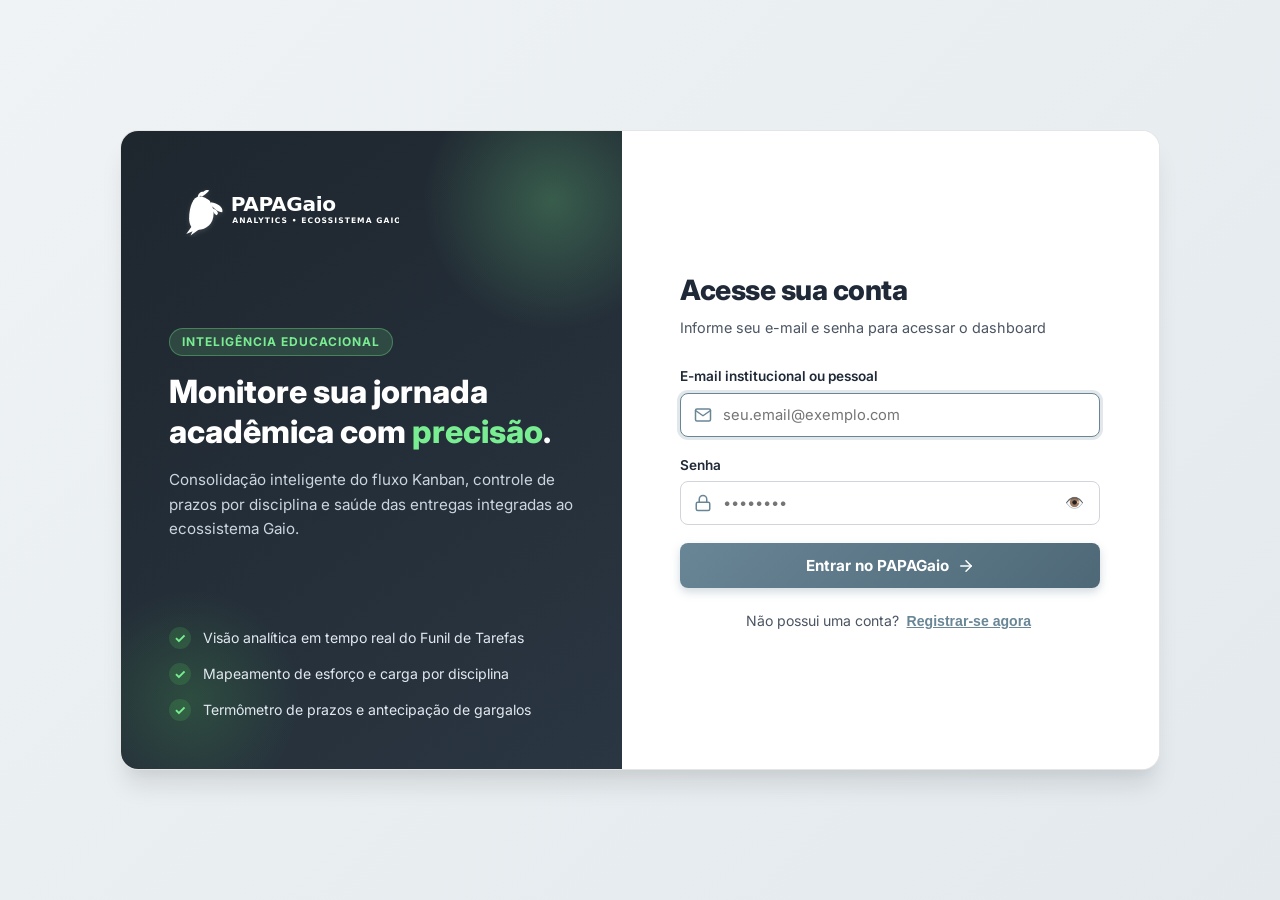
==== index.html @ 58a031bf "Primeiro Commit" ====
<!DOCTYPE html>
<html lang="pt-BR">
<head>
  <meta charset="UTF-8">
  <meta name="viewport" content="width=device-width, initial-scale=1.0">
  <title>PAPAGaio 🦜 | Autenticação</title>
  
  <!-- Favicon -->
  <link rel="icon" type="image/svg+xml" href="assets/favicon.svg">
  
  <!-- Fonte Inter -->
  <link rel="preconnect" href="https://fonts.googleapis.com">
  <link rel="preconnect" href="https://fonts.gstatic.com" crossorigin>
  <link href="https://fonts.googleapis.com/css2?family=Inter:wght@400;500;600;700;800&display=swap" rel="stylesheet">
  
  <!-- Estilos Globais -->
  <link rel="stylesheet" href="css/style.css">
</head>
<body class="auth-page">

  <!-- Container de Toasts para Alertas e Código de Verificação -->
  <div id="toastContainer" class="toast-container" aria-live="polite"></div>

  <!-- Container Principal Centralizado -->
  <main class="auth-wrapper" role="main">
    
    <!-- Banner de Apresentação / Marca (Desktop e Tablet) -->
    <aside class="auth-banner" aria-label="Apresentação Institucional">
      <div class="banner-header">
        <img src="assets/logo.svg" alt="Logotipo do PAPAGaio" class="banner-logo">
      </div>

      <div class="banner-content">
        <span class="banner-tag">Inteligência Educacional</span>
        <h1 class="banner-title">Monitore sua jornada acadêmica com <span>precisão</span>.</h1>
        <p class="banner-desc">
          Consolidação inteligente do fluxo Kanban, controle de prazos por disciplina e saúde das entregas integradas ao ecossistema Gaio.
        </p>
      </div>

      <div class="banner-features">
        <div class="banner-feature-item">
          <span class="feature-check">✓</span>
          <span>Visão analítica em tempo real do Funil de Tarefas</span>
        </div>
        <div class="banner-feature-item">
          <span class="feature-check">✓</span>
          <span>Mapeamento de esforço e carga por disciplina</span>
        </div>
        <div class="banner-feature-item">
          <span class="feature-check">✓</span>
          <span>Termômetro de prazos e antecipação de gargalos</span>
        </div>
      </div>
    </aside>

    <!-- Área Interativa de Formulários (Login / Registro / Verificação) -->
    <section class="auth-forms-container" aria-label="Área de Autenticação">
      
      <!-- ==========================================
           FORMULÁRIO DE LOGIN (Padrão inicial)
           ========================================== -->
      <article id="loginCard" class="auth-form-card active" aria-labelledby="loginTitle">
        <div class="auth-form-header">
          <h2 id="loginTitle" class="auth-title">Acesse sua conta</h2>
          <p class="auth-subtitle">Informe seu e-mail e senha para acessar o dashboard</p>
        </div>

        <form id="loginForm" novalidate>
          <!-- Campo E-mail -->
          <div class="form-group">
            <label for="loginEmail" class="form-label">E-mail institucional ou pessoal</label>
            <div class="input-wrapper">
              <span class="input-icon" aria-hidden="true">
                <svg width="18" height="18" viewBox="0 0 24 24" fill="none" stroke="currentColor" stroke-width="2" stroke-linecap="round" stroke-linejoin="round">
                  <path d="M4 4h16c1.1 0 2 .9 2 2v12c0 1.1-.9 2-2 2H4c-1.1 0-2-.9-2-2V6c0-1.1.9-2 2-2z"></path>
                  <polyline points="22,6 12,13 2,6"></polyline>
                </svg>
              </span>
              <input 
                type="email" 
                id="loginEmail" 
                name="email" 
                class="form-input" 
                placeholder="seu.email@exemplo.com"
                required
                autocomplete="email"
              >
            </div>
            <span class="form-error-msg" id="loginEmailError"></span>
          </div>

          <!-- Campo Senha -->
          <div class="form-group">
            <label for="loginPassword" class="form-label">Senha</label>
            <div class="input-wrapper">
              <span class="input-icon" aria-hidden="true">
                <svg width="18" height="18" viewBox="0 0 24 24" fill="none" stroke="currentColor" stroke-width="2" stroke-linecap="round" stroke-linejoin="round">
                  <rect x="3" y="11" width="18" height="11" rx="2" ry="2"></rect>
                  <path d="M7 11V7a5 5 0 0 1 10 0v4"></path>
                </svg>
              </span>
              <input 
                type="password" 
                id="loginPassword" 
                name="password" 
                class="form-input" 
                placeholder="••••••••" 
                required
                autocomplete="current-password"
              >
              <button type="button" class="input-toggle-password" data-target="loginPassword" aria-label="Mostrar ou ocultar senha">
                👁️
              </button>
            </div>
            <span class="form-error-msg" id="loginPasswordError"></span>
          </div>

          <!-- Botão de Ação -->
          <button type="submit" id="btnLoginSubmit" class="btn btn-primary">
            <span>Entrar no PAPAGaio</span>
            <svg width="18" height="18" viewBox="0 0 24 24" fill="none" stroke="currentColor" stroke-width="2" stroke-linecap="round" stroke-linejoin="round">
              <line x1="5" y1="12" x2="19" y2="12"></line>
              <polyline points="12 5 19 12 12 19"></polyline>
            </svg>
          </button>
        </form>

        <!-- Alternância em 1 Clique para Registro -->
        <p class="auth-switch-text">
          Não possui uma conta? 
          <button type="button" id="btnGoToRegister" class="btn-link-switch">Registrar-se agora</button>
        </p>
      </article>

      <!-- ==========================================
           FORMULÁRIO DE REGISTRO
           ========================================== -->
      <article id="registerCard" class="auth-form-card hidden" aria-labelledby="registerTitle">
        <div class="auth-form-header">
          <h2 id="registerTitle" class="auth-title">Crie sua conta</h2>
          <p class="auth-subtitle">Preencha seus dados para iniciar no PAPAGaio</p>
        </div>

        <form id="registerForm" novalidate>
          <!-- Campo Nome (Apenas letras minúsculas e maiúsculas) -->
          <div class="form-group">
            <label for="registerName" class="form-label">Nome Completo</label>
            <div class="input-wrapper">
              <span class="input-icon" aria-hidden="true">
                <svg width="18" height="18" viewBox="0 0 24 24" fill="none" stroke="currentColor" stroke-width="2" stroke-linecap="round" stroke-linejoin="round">
                  <path d="M20 21v-2a4 4 0 0 0-4-4H8a4 4 0 0 0-4 4v2"></path>
                  <circle cx="12" cy="7" r="4"></circle>
                </svg>
              </span>
              <input 
                type="text" 
                id="registerName" 
                name="name" 
                class="form-input" 
                placeholder="Ex: Ana Clara Silva"
                required
                autocomplete="name"
              >
            </div>
            <span class="form-error-msg" id="registerNameError"></span>
          </div>

          <!-- Campo E-mail -->
          <div class="form-group">
            <label for="registerEmail" class="form-label">E-mail</label>
            <div class="input-wrapper">
              <span class="input-icon" aria-hidden="true">
                <svg width="18" height="18" viewBox="0 0 24 24" fill="none" stroke="currentColor" stroke-width="2" stroke-linecap="round" stroke-linejoin="round">
                  <path d="M4 4h16c1.1 0 2 .9 2 2v12c0 1.1-.9 2-2 2H4c-1.1 0-2-.9-2-2V6c0-1.1.9-2 2-2z"></path>
                  <polyline points="22,6 12,13 2,6"></polyline>
                </svg>
              </span>
              <input 
                type="email" 
                id="registerEmail" 
                name="email" 
                class="form-input" 
                placeholder="seu.email@exemplo.com"
                required
                autocomplete="email"
              >
            </div>
            <span class="form-error-msg" id="registerEmailError"></span>
          </div>

          <!-- Campo Senha -->
          <div class="form-group">
            <label for="registerPassword" class="form-label">Senha</label>
            <div class="input-wrapper">
              <span class="input-icon" aria-hidden="true">
                <svg width="18" height="18" viewBox="0 0 24 24" fill="none" stroke="currentColor" stroke-width="2" stroke-linecap="round" stroke-linejoin="round">
                  <rect x="3" y="11" width="18" height="11" rx="2" ry="2"></rect>
                  <path d="M7 11V7a5 5 0 0 1 10 0v4"></path>
                </svg>
              </span>
              <input 
                type="password" 
                id="registerPassword" 
                name="password" 
                class="form-input" 
                placeholder="Mínimo 6 caracteres" 
                required
                autocomplete="new-password"
              >
              <button type="button" class="input-toggle-password" data-target="registerPassword" aria-label="Mostrar ou ocultar senha">
                👁️
              </button>
            </div>
            <span class="form-error-msg" id="registerPasswordError"></span>
          </div>

          <!-- Campo Confirmar Senha -->
          <div class="form-group">
            <label for="registerConfirmPassword" class="form-label">Confirmar Senha</label>
            <div class="input-wrapper">
              <span class="input-icon" aria-hidden="true">
                <svg width="18" height="18" viewBox="0 0 24 24" fill="none" stroke="currentColor" stroke-width="2" stroke-linecap="round" stroke-linejoin="round">
                  <path d="M12 22s8-4 8-10V5l-8-3-8 3v7c0 6 8 10 8 10z"></path>
                </svg>
              </span>
              <input 
                type="password" 
                id="registerConfirmPassword" 
                name="confirmPassword" 
                class="form-input" 
                placeholder="Repita sua senha" 
                required
                autocomplete="new-password"
              >
              <button type="button" class="input-toggle-password" data-target="registerConfirmPassword" aria-label="Mostrar ou ocultar senha">
                👁️
              </button>
            </div>
            <span class="form-error-msg" id="registerConfirmPasswordError"></span>
          </div>

          <!-- Botão de Ação -->
          <button type="submit" id="btnRegisterSubmit" class="btn btn-success">
            <span>Avançar para Verificação</span>
            <svg width="18" height="18" viewBox="0 0 24 24" fill="none" stroke="currentColor" stroke-width="2" stroke-linecap="round" stroke-linejoin="round">
              <line x1="5" y1="12" x2="19" y2="12"></line>
              <polyline points="12 5 19 12 12 19"></polyline>
            </svg>
          </button>
        </form>

        <!-- Alternância em 1 Clique para Login -->
        <p class="auth-switch-text">
          Já possui cadastro? 
          <button type="button" id="btnGoToLogin" class="btn-link-switch">Fazer Login</button>
        </p>
      </article>

      <!-- ==========================================
           ETAPA DE VERIFICAÇÃO DE E-MAIL
           ========================================== -->
      <article id="verificationCard" class="auth-form-card hidden" aria-labelledby="verificationTitle">
        <div class="auth-form-header" style="text-align: center;">
          <div style="font-size: 2.5rem; margin-bottom: 8px;">📬</div>
          <h2 id="verificationTitle" class="auth-title">Confirme seu E-mail</h2>
          <p class="auth-subtitle">
            Enviamos um código de 6 dígitos para <strong id="verificationEmailTarget" style="color: var(--slate-blue);"></strong>.
          </p>
        </div>

        <form id="verificationForm" novalidate>
          <div class="form-group" style="text-align: center;">
            <label for="verificationCode" class="form-label">Digite o código de verificação recebido</label>
            <div class="code-input-container">
              <input 
                type="text" 
                id="verificationCode" 
                name="code" 
                class="form-input verification-input" 
                placeholder="000000" 
                maxlength="6"
                inputmode="numeric"
                autocomplete="one-time-code"
                required
              >
            </div>
            <span class="form-error-msg" id="verificationCodeError" style="justify-content: center;"></span>
          </div>

          <button type="submit" id="btnConfirmCode" class="btn btn-success" style="margin-top: 10px;">
            <span>Confirmar e Cadastrar</span>
            <svg width="18" height="18" viewBox="0 0 24 24" fill="none" stroke="currentColor" stroke-width="2" stroke-linecap="round" stroke-linejoin="round">
              <polyline points="20 6 9 17 4 12"></polyline>
            </svg>
          </button>

          <button type="button" id="btnResendCode" class="btn btn-secondary" style="margin-top: 10px;">
            <span>Reenviar Código por E-mail</span>
          </button>
        </form>

        <p class="auth-switch-text">
          Digitou o e-mail errado? 
          <button type="button" id="btnBackToRegister" class="btn-link-switch">Voltar ao cadastro</button>
        </p>
      </article>

    </section>
  </main>

  <!-- Script Dedicado de Autenticação -->
  <script src="js/auth.js"></script>
</body>
</html>
---- css/style.css ----
/* ==========================================================================
   PAPAGaio 🦜 - Folha de Estilos Unificada (Design System - Paleta Ardósia)
   Cores: #BEBEBE | #79ED91 | #698696 | #4DBE55 | #71776D
   ========================================================================== */

:root {
  /* Paleta Ardósia */
  --slate-light: #BEBEBE;
  --green-vibrant: #79ED91;
  --slate-blue: #698696;
  --green-medium: #4DBE55;
  --slate-moss: #71776D;

  /* Variações de Superfície e Fundo */
  --bg-main: #F4F6F8;
  --bg-card: #FFFFFF;
  --bg-card-subtle: #F9FAFB;
  --bg-sidebar: #1E242B;
  
  /* Tipografia e Textos */
  --text-primary: #1F2937;
  --text-secondary: #4B5563;
  --text-muted: #71776D;
  --text-inverse: #FFFFFF;

  /* Estados de Validação e Kanban */
  --status-todo: #EF4444;       /* Vermelho - A Fazer */
  --status-doing: #F59E0B;      /* Amarelo - Em Andamento */
  --status-done: #4DBE55;       /* Verde Ardósia - Concluídas */
  --status-info: #698696;       /* Azul Ardósia */
  --border-color: #E2E8F0;
  --border-focus: #4DBE55;

  /* Sombras e Bordas */
  --shadow-sm: 0 1px 2px 0 rgba(0, 0, 0, 0.05);
  --shadow-md: 0 4px 6px -1px rgba(0, 0, 0, 0.08), 0 2px 4px -1px rgba(0, 0, 0, 0.04);
  --shadow-lg: 0 10px 15px -3px rgba(0, 0, 0, 0.09), 0 4px 6px -2px rgba(0, 0, 0, 0.04);
  --shadow-xl: 0 20px 25px -5px rgba(0, 0, 0, 0.1), 0 10px 10px -5px rgba(0, 0, 0, 0.03);

  --radius-sm: 8px;
  --radius-md: 12px;
  --radius-lg: 18px;
  --radius-full: 9999px;

  /* Transições */
  --transition-fast: 0.2s cubic-bezier(0.4, 0, 0.2, 1);
  --transition-normal: 0.3s cubic-bezier(0.4, 0, 0.2, 1);
}

/* Reset Global */
*, *::before, *::after {
  box-sizing: border-box;
  margin: 0;
  padding: 0;
}

html {
  font-size: 16px;
  scroll-behavior: smooth;
}

body {
  font-family: 'Inter', -apple-system, BlinkMacSystemFont, "Segoe UI", Roboto, Helvetica, Arial, sans-serif;
  background-color: var(--bg-main);
  color: var(--text-primary);
  line-height: 1.5;
  min-height: 100vh;
  display: flex;
  flex-direction: column;
  -webkit-font-smoothing: antialiased;
}

/* ==========================================================================
   TOAST NOTIFICATION (Simulação de E-mail e Mensagens)
   ========================================================================== */
.toast-container {
  position: fixed;
  top: 24px;
  right: 24px;
  z-index: 9999;
  display: flex;
  flex-direction: column;
  gap: 12px;
  max-width: 420px;
  width: calc(100% - 48px);
  pointer-events: none;
}

.toast {
  pointer-events: auto;
  background: var(--bg-card);
  border-left: 6px solid var(--slate-blue);
  box-shadow: var(--shadow-xl);
  border-radius: var(--radius-md);
  padding: 16px 20px;
  display: flex;
  align-items: flex-start;
  gap: 14px;
  transform: translateX(120%);
  opacity: 0;
  transition: all var(--transition-normal);
  border: 1px solid rgba(0,0,0,0.06);
}

.toast.show {
  transform: translateX(0);
  opacity: 1;
}

.toast.toast-success {
  border-left-color: var(--green-medium);
}

.toast.toast-warning {
  border-left-color: var(--status-doing);
}

.toast.toast-error {
  border-left-color: var(--status-todo);
}

.toast-icon {
  font-size: 1.4rem;
  line-height: 1;
  flex-shrink: 0;
  margin-top: 2px;
}

.toast-content {
  flex: 1;
}

.toast-title {
  font-size: 0.95rem;
  font-weight: 700;
  color: var(--text-primary);
  margin-bottom: 2px;
}

.toast-message {
  font-size: 0.85rem;
  color: var(--text-secondary);
  word-break: break-word;
}

.toast-code-badge {
  display: inline-block;
  background: #E8F8EC;
  color: #1F7A2A;
  border: 1px dashed var(--green-medium);
  font-size: 1.15rem;
  font-weight: 800;
  letter-spacing: 3px;
  padding: 4px 10px;
  border-radius: var(--radius-sm);
  margin-top: 6px;
  user-select: all;
}

.toast-close {
  background: none;
  border: none;
  color: var(--text-muted);
  font-size: 1.2rem;
  cursor: pointer;
  padding: 0 4px;
  line-height: 1;
  transition: color var(--transition-fast);
}

.toast-close:hover {
  color: var(--text-primary);
}

/* ==========================================================================
   TELA DE AUTENTICAÇÃO (index.html)
   ========================================================================== */
.auth-page {
  display: flex;
  min-height: 100vh;
  width: 100%;
  background: linear-gradient(135deg, #EFF3F5 0%, #E3E9ED 100%);
  align-items: center;
  justify-content: center;
  padding: 20px;
}

.auth-wrapper {
  display: flex;
  background: var(--bg-card);
  border-radius: var(--radius-lg);
  box-shadow: var(--shadow-xl);
  overflow: hidden;
  width: 100%;
  max-width: 1040px;
  min-height: 640px;
  border: 1px solid rgba(190, 190, 190, 0.4);
}

/* Lado Visual / Apresentação Institucional */
.auth-banner {
  flex: 1.1;
  background: linear-gradient(145deg, #1E262E 0%, #2A3642 100%);
  padding: 48px;
  color: var(--text-inverse);
  display: flex;
  flex-direction: column;
  justify-content: space-between;
  position: relative;
  overflow: hidden;
}

.auth-banner::before {
  content: '';
  position: absolute;
  top: -60px;
  right: -60px;
  width: 260px;
  height: 260px;
  background: radial-gradient(circle, rgba(121, 237, 145, 0.25) 0%, rgba(105, 134, 150, 0) 70%);
  border-radius: 50%;
  pointer-events: none;
}

.auth-banner::after {
  content: '';
  position: absolute;
  bottom: -40px;
  left: -40px;
  width: 220px;
  height: 220px;
  background: radial-gradient(circle, rgba(77, 190, 85, 0.2) 0%, rgba(113, 119, 109, 0) 70%);
  border-radius: 50%;
  pointer-events: none;
}

.banner-header .banner-logo {
  max-width: 230px;
  height: auto;
  filter: brightness(0) invert(1);
}

.banner-content {
  margin: 32px 0;
  position: relative;
  z-index: 2;
}

.banner-tag {
  display: inline-block;
  background: rgba(121, 237, 145, 0.15);
  color: var(--green-vibrant);
  border: 1px solid rgba(121, 237, 145, 0.35);
  padding: 4px 12px;
  border-radius: var(--radius-full);
  font-size: 0.75rem;
  font-weight: 700;
  text-transform: uppercase;
  letter-spacing: 1px;
  margin-bottom: 16px;
}

.banner-title {
  font-size: 2rem;
  font-weight: 800;
  line-height: 1.25;
  margin-bottom: 16px;
  color: #FFFFFF;
}

.banner-title span {
  color: var(--green-vibrant);
}

.banner-desc {
  font-size: 0.95rem;
  color: #CBD5E1;
  line-height: 1.6;
}

.banner-features {
  display: flex;
  flex-direction: column;
  gap: 14px;
  position: relative;
  z-index: 2;
}

.banner-feature-item {
  display: flex;
  align-items: center;
  gap: 12px;
  font-size: 0.88rem;
  color: #E2E8F0;
}

.feature-check {
  width: 22px;
  height: 22px;
  border-radius: 50%;
  background: rgba(77, 190, 85, 0.2);
  color: var(--green-vibrant);
  display: flex;
  align-items: center;
  justify-content: center;
  font-size: 0.85rem;
  font-weight: bold;
}

/* Lado dos Formulários */
.auth-forms-container {
  flex: 1.2;
  padding: 48px;
  display: flex;
  flex-direction: column;
  justify-content: center;
  position: relative;
  background: var(--bg-card);
}

.auth-form-card {
  width: 100%;
  max-width: 420px;
  margin: 0 auto;
  transition: opacity 0.25s ease, transform 0.25s ease;
}

.auth-form-card.hidden {
  display: none;
  opacity: 0;
  transform: translateY(12px);
}

.auth-form-card.active {
  display: block;
  opacity: 1;
  transform: translateY(0);
}

.auth-form-header {
  margin-bottom: 28px;
}

.auth-title {
  font-size: 1.75rem;
  font-weight: 800;
  color: var(--text-primary);
  letter-spacing: -0.5px;
}

.auth-subtitle {
  font-size: 0.9rem;
  color: var(--text-secondary);
  margin-top: 6px;
}

/* Campos de Formulário */
.form-group {
  margin-bottom: 18px;
  position: relative;
}

.form-label {
  display: block;
  font-size: 0.85rem;
  font-weight: 600;
  color: var(--text-primary);
  margin-bottom: 6px;
}

.input-wrapper {
  position: relative;
  display: flex;
  align-items: center;
}

.input-icon {
  position: absolute;
  left: 14px;
  color: var(--slate-blue);
  pointer-events: none;
  display: flex;
  align-items: center;
  justify-content: center;
  transition: color var(--transition-fast);
}

.form-input {
  width: 100%;
  padding: 12px 14px 12px 42px;
  font-size: 0.92rem;
  border: 1.5px solid #D1D5DB;
  border-radius: var(--radius-sm);
  background-color: #FFFFFF;
  color: var(--text-primary);
  outline: none;
  transition: border-color var(--transition-fast), box-shadow var(--transition-fast);
  font-family: inherit;
}

.form-input:focus {
  border-color: var(--slate-blue);
  box-shadow: 0 0 0 3px rgba(105, 134, 150, 0.2);
}

.form-input.is-invalid {
  border-color: var(--status-todo) !important;
  background-color: #FEF2F2;
}

.form-input.is-valid {
  border-color: var(--green-medium) !important;
}

.input-toggle-password {
  position: absolute;
  right: 12px;
  background: none;
  border: none;
  color: var(--slate-moss);
  cursor: pointer;
  padding: 4px;
  font-size: 0.95rem;
}

.input-toggle-password:hover {
  color: var(--text-primary);
}

.form-error-msg {
  display: none;
  font-size: 0.78rem;
  color: var(--status-todo);
  margin-top: 4px;
  font-weight: 500;
}

.form-error-msg.visible {
  display: flex;
  align-items: center;
  gap: 4px;
}

/* Campo de Código de Verificação */
.code-input-container {
  display: flex;
  justify-content: center;
  margin: 24px 0 20px;
}

.verification-input {
  font-size: 2rem !important;
  font-weight: 800 !important;
  text-align: center !important;
  letter-spacing: 10px !important;
  padding: 12px !important;
  border: 2px dashed var(--slate-blue) !important;
  border-radius: var(--radius-md) !important;
  max-width: 260px;
  background: #F8FAFC !important;
  color: var(--slate-blue) !important;
}

.verification-input:focus {
  border-color: var(--green-medium) !important;
  background: #FFFFFF !important;
  box-shadow: 0 0 0 4px rgba(77, 190, 85, 0.2) !important;
}

/* Botões */
.btn {
  display: inline-flex;
  align-items: center;
  justify-content: center;
  gap: 8px;
  width: 100%;
  padding: 13px 20px;
  font-size: 0.95rem;
  font-weight: 700;
  border-radius: var(--radius-sm);
  cursor: pointer;
  border: none;
  outline: none;
  transition: all var(--transition-fast);
  text-decoration: none;
  font-family: inherit;
}

.btn-primary {
  background: linear-gradient(135deg, var(--slate-blue) 0%, #4E6877 100%);
  color: #FFFFFF;
  box-shadow: 0 4px 10px rgba(105, 134, 150, 0.3);
}

.btn-primary:hover {
  background: linear-gradient(135deg, #597382 0%, #3F5664 100%);
  box-shadow: 0 6px 14px rgba(105, 134, 150, 0.4);
  transform: translateY(-1px);
}

.btn-primary:active {
  transform: translateY(0);
}

.btn-success {
  background: linear-gradient(135deg, var(--green-medium) 0%, #3DA644 100%);
  color: #FFFFFF;
  box-shadow: 0 4px 10px rgba(77, 190, 85, 0.3);
}

.btn-success:hover {
  background: linear-gradient(135deg, #44B04C 0%, #34943A 100%);
  box-shadow: 0 6px 14px rgba(77, 190, 85, 0.4);
  transform: translateY(-1px);
}

.btn-secondary {
  background: #EDF2F5;
  color: var(--text-primary);
  border: 1px solid var(--slate-light);
}

.btn-secondary:hover {
  background: #E2E8EC;
}

/* Alternância em 1 Clique (Login ⇄ Registro) */
.auth-switch-text {
  text-align: center;
  margin-top: 22px;
  font-size: 0.88rem;
  color: var(--text-secondary);
}

.btn-link-switch {
  background: none;
  border: none;
  color: var(--slate-blue);
  font-weight: 700;
  font-size: 0.88rem;
  cursor: pointer;
  padding: 0 4px;
  text-decoration: underline;
  transition: color var(--transition-fast);
}

.btn-link-switch:hover {
  color: var(--green-medium);
}

/* ==========================================================================
   TELA DE DASHBOARD (dashboard.html)
   ========================================================================== */
.dashboard-layout {
  display: flex;
  flex-direction: column;
  min-height: 100vh;
  background-color: var(--bg-main);
}

/* Barra de Navegação Superior */
.top-navbar {
  background-color: #FFFFFF;
  border-bottom: 1px solid var(--border-color);
  padding: 12px 28px;
  display: flex;
  align-items: center;
  justify-content: space-between;
  position: sticky;
  top: 0;
  z-index: 100;
  box-shadow: var(--shadow-sm);
}

.nav-brand {
  display: flex;
  align-items: center;
  gap: 14px;
  text-decoration: none;
}

.nav-brand-logo {
  height: 44px;
  width: auto;
}

.nav-divider {
  width: 1px;
  height: 28px;
  background-color: var(--slate-light);
}

.nav-badge {
  background: rgba(105, 134, 150, 0.12);
  color: var(--slate-blue);
  font-size: 0.75rem;
  font-weight: 700;
  padding: 4px 10px;
  border-radius: var(--radius-full);
  letter-spacing: 0.5px;
}

.nav-user-actions {
  display: flex;
  align-items: center;
  gap: 18px;
}

.user-profile-badge {
  display: flex;
  align-items: center;
  gap: 10px;
}

.user-avatar {
  width: 38px;
  height: 38px;
  border-radius: 50%;
  background: linear-gradient(135deg, var(--green-vibrant), var(--green-medium));
  color: #1F2937;
  font-weight: 800;
  display: flex;
  align-items: center;
  justify-content: center;
  font-size: 0.95rem;
  box-shadow: var(--shadow-sm);
}

.user-info-text {
  display: flex;
  flex-direction: column;
}

.user-name {
  font-size: 0.88rem;
  font-weight: 700;
  color: var(--text-primary);
  line-height: 1.2;
}

.user-email-text {
  font-size: 0.75rem;
  color: var(--text-muted);
}

.btn-logout {
  background: #FEE2E2;
  color: #DC2626;
  border: 1px solid #FECACA;
  padding: 8px 14px;
  border-radius: var(--radius-sm);
  font-size: 0.82rem;
  font-weight: 700;
  display: flex;
  align-items: center;
  gap: 6px;
  cursor: pointer;
  transition: all var(--transition-fast);
}

.btn-logout:hover {
  background: #FCA5A5;
  color: #991B1B;
}

/* Área de Conteúdo Principal */
.dashboard-main {
  flex: 1;
  max-width: 1400px;
  width: 100%;
  margin: 0 auto;
  padding: 28px 24px 48px;
}

/* Cabeçalho da Página */
.dashboard-header {
  display: flex;
  align-items: flex-start;
  justify-content: space-between;
  margin-bottom: 28px;
  flex-wrap: wrap;
  gap: 16px;
}

.dashboard-title-area h1 {
  font-size: 1.85rem;
  font-weight: 800;
  color: var(--text-primary);
  letter-spacing: -0.5px;
}

.dashboard-title-area p {
  color: var(--text-secondary);
  font-size: 0.95rem;
  margin-top: 4px;
}

.dashboard-controls {
  display: flex;
  align-items: center;
  gap: 12px;
}

.date-badge {
  background: var(--bg-card);
  border: 1px solid var(--border-color);
  padding: 8px 14px;
  border-radius: var(--radius-sm);
  font-size: 0.85rem;
  font-weight: 600;
  color: var(--slate-moss);
  display: flex;
  align-items: center;
  gap: 8px;
  box-shadow: var(--shadow-sm);
}

/* ==========================================================================
   CARDS DE MÉTRICAS RÁPIDAS (KPIs)
   ========================================================================== */
.metrics-grid {
  display: grid;
  grid-template-columns: repeat(auto-fit, minmax(260px, 1fr));
  gap: 20px;
  margin-bottom: 28px;
}

.metric-card {
  background: var(--bg-card);
  border-radius: var(--radius-md);
  padding: 22px;
  border: 1px solid var(--border-color);
  box-shadow: var(--shadow-sm);
  display: flex;
  flex-direction: column;
  justify-content: space-between;
  transition: transform var(--transition-fast), box-shadow var(--transition-fast);
  position: relative;
  overflow: hidden;
}

.metric-card:hover {
  transform: translateY(-2px);
  box-shadow: var(--shadow-md);
}

/* Card Principal em Destaque: "Total de tarefas pendentes na semana" */
.metric-card.highlight-card {
  border: 2px solid var(--slate-blue);
  background: linear-gradient(145deg, #FFFFFF 0%, #F5F8FA 100%);
}

.metric-card.highlight-card::before {
  content: '';
  position: absolute;
  top: 0;
  left: 0;
  right: 0;
  height: 4px;
  background: linear-gradient(90deg, var(--slate-blue), var(--green-vibrant));
}

.metric-header {
  display: flex;
  align-items: center;
  justify-content: space-between;
  margin-bottom: 12px;
}

.metric-title {
  font-size: 0.85rem;
  font-weight: 700;
  text-transform: uppercase;
  letter-spacing: 0.5px;
  color: var(--slate-moss);
}

.metric-icon-box {
  width: 42px;
  height: 42px;
  border-radius: var(--radius-sm);
  display: flex;
  align-items: center;
  justify-content: center;
  font-size: 1.25rem;
}

.icon-blue { background: rgba(105, 134, 150, 0.15); color: var(--slate-blue); }
.icon-green { background: rgba(77, 190, 85, 0.15); color: var(--green-medium); }
.icon-yellow { background: rgba(245, 158, 11, 0.15); color: var(--status-doing); }
.icon-red { background: rgba(239, 68, 68, 0.15); color: var(--status-todo); }

.metric-value-box {
  display: flex;
  align-items: baseline;
  gap: 10px;
  margin-bottom: 8px;
}

.metric-value {
  font-size: 2.3rem;
  font-weight: 800;
  color: var(--text-primary);
  line-height: 1;
}

.metric-badge {
  font-size: 0.75rem;
  font-weight: 700;
  padding: 3px 8px;
  border-radius: var(--radius-full);
}

.badge-warning {
  background: #FEF3C7;
  color: #B45309;
}

.badge-success {
  background: #DCFCE7;
  color: #15803D;
}

.metric-footer {
  font-size: 0.8rem;
  color: var(--text-muted);
}

/* ==========================================================================
   GRID DOS PAINÉIS DE ANÁLISE / GRÁFICOS
   ========================================================================== */
.panels-grid {
  display: grid;
  grid-template-columns: repeat(12, 1fr);
  gap: 24px;
}

.panel-card {
  background: var(--bg-card);
  border-radius: var(--radius-md);
  border: 1px solid var(--border-color);
  box-shadow: var(--shadow-sm);
  padding: 24px;
  display: flex;
  flex-direction: column;
}

.panel-col-4 { grid-column: span 4; }
.panel-col-5 { grid-column: span 5; }
.panel-col-6 { grid-column: span 6; }
.panel-col-7 { grid-column: span 7; }
.panel-col-8 { grid-column: span 8; }
.panel-col-12 { grid-column: span 12; }

.panel-header {
  display: flex;
  align-items: center;
  justify-content: space-between;
  margin-bottom: 20px;
}

.panel-title-area {
  display: flex;
  flex-direction: column;
}

.panel-title {
  font-size: 1.15rem;
  font-weight: 700;
  color: var(--text-primary);
}

.panel-subtitle {
  font-size: 0.8rem;
  color: var(--text-muted);
  margin-top: 2px;
}

.panel-badge {
  font-size: 0.75rem;
  font-weight: 600;
  padding: 4px 10px;
  background: #F1F5F9;
  color: var(--slate-moss);
  border-radius: var(--radius-full);
}

.chart-container-relative {
  position: relative;
  width: 100%;
  flex: 1;
  min-height: 280px;
}

/* Legenda Customizada do Funil Kanban */
.kanban-legend-list {
  display: flex;
  justify-content: space-around;
  margin-top: 18px;
  padding-top: 16px;
  border-top: 1px solid var(--border-color);
  flex-wrap: wrap;
  gap: 12px;
}

.kanban-legend-item {
  display: flex;
  align-items: center;
  gap: 8px;
  font-size: 0.85rem;
}

.legend-dot {
  width: 12px;
  height: 12px;
  border-radius: 50%;
}

.dot-todo { background-color: var(--status-todo); }
.dot-doing { background-color: var(--status-doing); }
.dot-done { background-color: var(--status-done); }

.legend-count {
  font-weight: 800;
  color: var(--text-primary);
}

/* Painel de Saúde das Entregas (Velocímetro / Indicador) */
.delivery-health-container {
  display: flex;
  flex-direction: column;
  gap: 20px;
  height: 100%;
}

.gauge-wrapper {
  position: relative;
  max-width: 260px;
  margin: 0 auto;
  width: 100%;
  min-height: 160px;
}

.gauge-center-info {
  position: absolute;
  bottom: 12px;
  left: 50%;
  transform: translateX(-50%);
  text-align: center;
}

.gauge-percent {
  font-size: 2.2rem;
  font-weight: 900;
  color: var(--green-medium);
  line-height: 1;
}

.gauge-label {
  font-size: 0.78rem;
  font-weight: 700;
  color: var(--text-muted);
  text-transform: uppercase;
  margin-top: 2px;
}

.health-stats-row {
  display: grid;
  grid-template-columns: 1fr 1fr;
  gap: 12px;
  background: var(--bg-card-subtle);
  padding: 14px;
  border-radius: var(--radius-sm);
  border: 1px solid var(--border-color);
}

.health-stat-col {
  text-align: center;
}

.health-stat-title {
  font-size: 0.75rem;
  color: var(--text-muted);
  font-weight: 600;
}

.health-stat-number {
  font-size: 1.25rem;
  font-weight: 800;
  margin-top: 2px;
}

.text-success { color: var(--green-medium); }
.text-danger { color: var(--status-todo); }

/* Lista de Gargalos da Semana */
.bottlenecks-list {
  display: flex;
  flex-direction: column;
  gap: 10px;
  margin-top: 6px;
}

.bottleneck-item {
  display: flex;
  align-items: center;
  justify-content: space-between;
  padding: 10px 12px;
  background: #FFFBEB;
  border-left: 4px solid var(--status-doing);
  border-radius: var(--radius-sm);
  font-size: 0.85rem;
}

.bottleneck-item.urgent {
  background: #FEF2F2;
  border-left-color: var(--status-todo);
}

.bottleneck-task-name {
  font-weight: 600;
  color: var(--text-primary);
}

.bottleneck-tag {
  font-size: 0.7rem;
  padding: 2px 8px;
  border-radius: var(--radius-full);
  background: rgba(105, 134, 150, 0.15);
  color: var(--slate-blue);
  font-weight: 700;
}

.bottleneck-due {
  font-size: 0.78rem;
  font-weight: 700;
  color: var(--status-todo);
}

/* Rodapé */
.dashboard-footer {
  margin-top: 48px;
  border-top: 1px solid var(--border-color);
  padding: 24px;
  text-align: center;
  font-size: 0.82rem;
  color: var(--text-muted);
  background-color: #FFFFFF;
}

/* ==========================================================================
   RESPONSIVIDADE (Mobile First / Breakpoints)
   ========================================================================== */

/* Tablets (max-width: 992px) */
@media (max-width: 992px) {
  .auth-wrapper {
    flex-direction: column;
    max-width: 580px;
    min-height: auto;
  }

  .auth-banner {
    padding: 32px;
  }

  .auth-forms-container {
    padding: 32px 24px;
  }

  .panel-col-4, .panel-col-5, .panel-col-6, .panel-col-7, .panel-col-8 {
    grid-column: span 12;
  }
}

/* Smartphones (max-width: 640px) */
@media (max-width: 640px) {
  .auth-page {
    padding: 12px;
  }

  .auth-banner {
    display: none; /* Em smartphones foca imediatamente no formulário de Login/Registro */
  }

  .auth-forms-container {
    padding: 28px 18px;
  }

  .top-navbar {
    padding: 10px 16px;
  }

  .nav-divider, .user-email-text, .nav-badge {
    display: none;
  }

  .dashboard-main {
    padding: 16px 12px 32px;
  }

  .metrics-grid {
    grid-template-columns: 1fr;
    gap: 14px;
  }

  .panel-card {
    padding: 18px 14px;
  }

  .chart-container-relative {
    min-height: 240px;
  }

  .verification-input {
    font-size: 1.6rem !important;
    letter-spacing: 6px !important;
    max-width: 220px;
  }
}
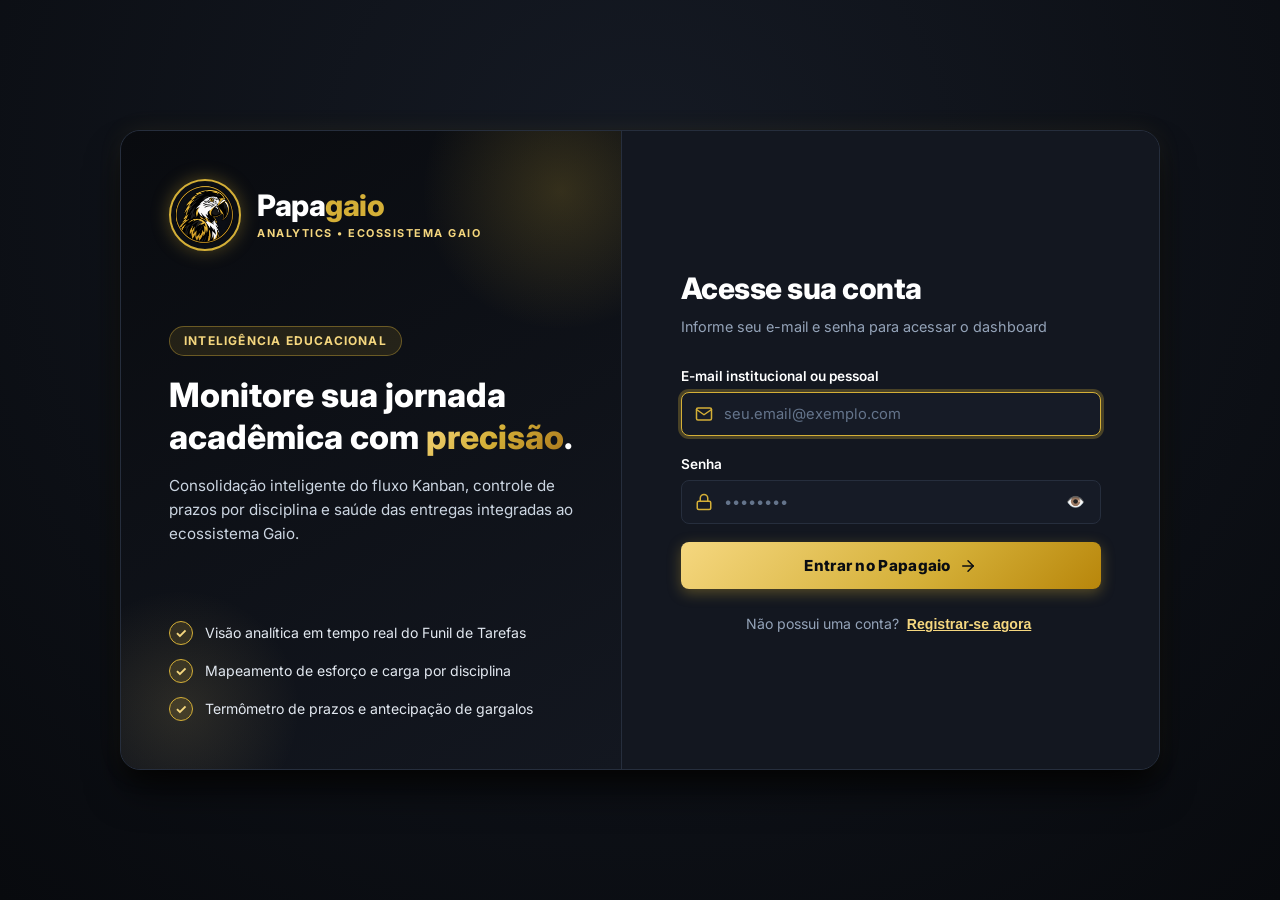
==== commit fa1edd10: "Estilo Atualizado" ====
--- a/index.html
+++ b/index.html
@@ -3,10 +3,10 @@
 <head>
   <meta charset="UTF-8">
   <meta name="viewport" content="width=device-width, initial-scale=1.0">
-  <title>PAPAGaio 🦜 | Autenticação</title>
+  <title>Papagaio | Autenticação</title>
   
   <!-- Favicon -->
-  <link rel="icon" type="image/svg+xml" href="assets/favicon.svg">
+  <link rel="icon" type="image/png" href="assets/logo.png">
   
   <!-- Fonte Inter -->
   <link rel="preconnect" href="https://fonts.googleapis.com">
@@ -27,7 +27,13 @@
     <!-- Banner de Apresentação / Marca (Desktop e Tablet) -->
     <aside class="auth-banner" aria-label="Apresentação Institucional">
       <div class="banner-header">
-        <img src="assets/logo.svg" alt="Logotipo do PAPAGaio" class="banner-logo">
+        <div class="banner-brand">
+          <img src="assets/logo.png" alt="Logotipo do PAPAGaio" class="banner-logo-img">
+          <div class="brand-text-block">
+            <span class="brand-main-name">Papa<span class="brand-gold-text">gaio</span></span>
+            <span class="brand-tagline">ANALYTICS • ECOSSISTEMA GAIO</span>
+          </div>
+        </div>
       </div>
 
       <div class="banner-content">
@@ -57,6 +63,12 @@
     <!-- Área Interativa de Formulários (Login / Registro / Verificação) -->
     <section class="auth-forms-container" aria-label="Área de Autenticação">
       
+      <!-- Logotipo exclusivo para Smartphones -->
+      <div class="mobile-logo-header">
+        <img src="assets/logo.png" alt="Logotipo do PAPAGaio" class="mobile-logo-img">
+        <span class="mobile-brand-title">Papa<span>gaio</span></span>
+      </div>
+
       <!-- ==========================================
            FORMULÁRIO DE LOGIN (Padrão inicial)
            ========================================== -->
@@ -118,7 +130,7 @@
 
           <!-- Botão de Ação -->
           <button type="submit" id="btnLoginSubmit" class="btn btn-primary">
-            <span>Entrar no PAPAGaio</span>
+            <span>Entrar no Papagaio</span>
             <svg width="18" height="18" viewBox="0 0 24 24" fill="none" stroke="currentColor" stroke-width="2" stroke-linecap="round" stroke-linejoin="round">
               <line x1="5" y1="12" x2="19" y2="12"></line>
               <polyline points="12 5 19 12 12 19"></polyline>
@@ -139,7 +151,7 @@
       <article id="registerCard" class="auth-form-card hidden" aria-labelledby="registerTitle">
         <div class="auth-form-header">
           <h2 id="registerTitle" class="auth-title">Crie sua conta</h2>
-          <p class="auth-subtitle">Preencha seus dados para iniciar no PAPAGaio</p>
+          <p class="auth-subtitle">Preencha seus dados para iniciar no Papagaio</p>
         </div>
 
         <form id="registerForm" novalidate>
--- a/css/style.css
+++ b/css/style.css
@@ -1,45 +1,47 @@
 /* ==========================================================================
-   PAPAGaio 🦜 - Folha de Estilos Unificada (Design System - Paleta Ardósia)
-   Cores: #BEBEBE | #79ED91 | #698696 | #4DBE55 | #71776D
+   PAPAGaio 🦜 - Folha de Estilos Unificada (Design System - Preto, Dourado e Branco)
+   Paleta: Preto (#0B0E14, #131720) | Dourado (#D4AF37, #F5D77F, #AA771C) | Branco (#FFFFFF)
    ========================================================================== */
 
 :root {
-  /* Paleta Ardósia */
-  --slate-light: #BEBEBE;
-  --green-vibrant: #79ED91;
-  --slate-blue: #698696;
-  --green-medium: #4DBE55;
-  --slate-moss: #71776D;
-
-  /* Variações de Superfície e Fundo */
-  --bg-main: #F4F6F8;
-  --bg-card: #FFFFFF;
-  --bg-card-subtle: #F9FAFB;
-  --bg-sidebar: #1E242B;
+  /* Paleta Preto, Dourado e Branco */
+  --gold-primary: #D4AF37;
+  --gold-light: #F5D77F;
+  --gold-dark: #AA771C;
+  --gold-glow: rgba(212, 175, 55, 0.28);
+  --gold-gradient: linear-gradient(135deg, #F5D77F 0%, #D4AF37 50%, #AA771C 100%);
+  --gold-button-gradient: linear-gradient(135deg, #F5D77F 0%, #D4AF37 60%, #B8860B 100%);
+
+  /* Superfícies e Fundos (Preto Profundo e Grafite) */
+  --bg-main: #0B0E14;
+  --bg-card: #131720;
+  --bg-card-subtle: #1A202C;
+  --bg-input: #161B26;
+  --bg-sidebar: #07090D;
   
-  /* Tipografia e Textos */
-  --text-primary: #1F2937;
-  --text-secondary: #4B5563;
-  --text-muted: #71776D;
-  --text-inverse: #FFFFFF;
+  /* Tipografia (Branco Puro e Contrastes) */
+  --text-primary: #FFFFFF;
+  --text-secondary: #E2E8F0;
+  --text-muted: #94A3B8;
+  --text-inverse: #0B0E14;
 
   /* Estados de Validação e Kanban */
   --status-todo: #EF4444;       /* Vermelho - A Fazer */
-  --status-doing: #F59E0B;      /* Amarelo - Em Andamento */
-  --status-done: #4DBE55;       /* Verde Ardósia - Concluídas */
-  --status-info: #698696;       /* Azul Ardósia */
-  --border-color: #E2E8F0;
-  --border-focus: #4DBE55;
+  --status-doing: #D4AF37;      /* Dourado - Em Andamento */
+  --status-done: #FFFFFF;       /* Branco / Ouro Claro - Concluídas */
+  --status-success: #10B981;    /* Verde Esmeralda de Confirmação */
+  --border-color: #262E3D;
+  --border-focus: #D4AF37;
 
   /* Sombras e Bordas */
-  --shadow-sm: 0 1px 2px 0 rgba(0, 0, 0, 0.05);
-  --shadow-md: 0 4px 6px -1px rgba(0, 0, 0, 0.08), 0 2px 4px -1px rgba(0, 0, 0, 0.04);
-  --shadow-lg: 0 10px 15px -3px rgba(0, 0, 0, 0.09), 0 4px 6px -2px rgba(0, 0, 0, 0.04);
-  --shadow-xl: 0 20px 25px -5px rgba(0, 0, 0, 0.1), 0 10px 10px -5px rgba(0, 0, 0, 0.03);
+  --shadow-sm: 0 2px 4px 0 rgba(0, 0, 0, 0.4);
+  --shadow-md: 0 6px 12px -2px rgba(0, 0, 0, 0.5), 0 3px 6px -2px rgba(0, 0, 0, 0.3);
+  --shadow-lg: 0 12px 24px -4px rgba(0, 0, 0, 0.6), 0 6px 12px -4px rgba(0, 0, 0, 0.4);
+  --shadow-xl: 0 24px 38px -6px rgba(0, 0, 0, 0.7), 0 12px 16px -6px rgba(0, 0, 0, 0.5);
 
   --radius-sm: 8px;
-  --radius-md: 12px;
-  --radius-lg: 18px;
+  --radius-md: 14px;
+  --radius-lg: 20px;
   --radius-full: 9999px;
 
   /* Transições */
@@ -57,6 +59,7 @@
 html {
   font-size: 16px;
   scroll-behavior: smooth;
+  background-color: var(--bg-main);
 }
 
 body {
@@ -71,7 +74,7 @@
 }
 
 /* ==========================================================================
-   TOAST NOTIFICATION (Simulação de E-mail e Mensagens)
+   TOAST NOTIFICATION (Preto, Dourado e Branco)
    ========================================================================== */
 .toast-container {
   position: fixed;
@@ -89,8 +92,8 @@
 .toast {
   pointer-events: auto;
   background: var(--bg-card);
-  border-left: 6px solid var(--slate-blue);
-  box-shadow: var(--shadow-xl);
+  border-left: 6px solid var(--gold-primary);
+  box-shadow: var(--shadow-xl), 0 0 15px rgba(212, 175, 55, 0.15);
   border-radius: var(--radius-md);
   padding: 16px 20px;
   display: flex;
@@ -99,7 +102,8 @@
   transform: translateX(120%);
   opacity: 0;
   transition: all var(--transition-normal);
-  border: 1px solid rgba(0,0,0,0.06);
+  border: 1px solid var(--border-color);
+  color: var(--text-primary);
 }
 
 .toast.show {
@@ -108,11 +112,11 @@
 }
 
 .toast.toast-success {
-  border-left-color: var(--green-medium);
+  border-left-color: var(--gold-light);
 }
 
 .toast.toast-warning {
-  border-left-color: var(--status-doing);
+  border-left-color: var(--gold-primary);
 }
 
 .toast.toast-error {
@@ -145,16 +149,17 @@
 
 .toast-code-badge {
   display: inline-block;
-  background: #E8F8EC;
-  color: #1F7A2A;
-  border: 1px dashed var(--green-medium);
-  font-size: 1.15rem;
+  background: #1C2230;
+  color: var(--gold-light);
+  border: 1px dashed var(--gold-primary);
+  font-size: 1.25rem;
   font-weight: 800;
-  letter-spacing: 3px;
-  padding: 4px 10px;
+  letter-spacing: 4px;
+  padding: 6px 12px;
   border-radius: var(--radius-sm);
-  margin-top: 6px;
+  margin-top: 8px;
   user-select: all;
+  box-shadow: 0 0 10px rgba(212, 175, 55, 0.2);
 }
 
 .toast-close {
@@ -169,7 +174,7 @@
 }
 
 .toast-close:hover {
-  color: var(--text-primary);
+  color: var(--gold-primary);
 }
 
 /* ==========================================================================
@@ -179,7 +184,7 @@
   display: flex;
   min-height: 100vh;
   width: 100%;
-  background: linear-gradient(135deg, #EFF3F5 0%, #E3E9ED 100%);
+  background: radial-gradient(circle at 50% 20%, #151A24 0%, #080A0E 100%);
   align-items: center;
   justify-content: center;
   padding: 20px;
@@ -189,35 +194,36 @@
   display: flex;
   background: var(--bg-card);
   border-radius: var(--radius-lg);
-  box-shadow: var(--shadow-xl);
+  box-shadow: var(--shadow-xl), 0 0 25px rgba(212, 175, 55, 0.08);
   overflow: hidden;
   width: 100%;
   max-width: 1040px;
   min-height: 640px;
-  border: 1px solid rgba(190, 190, 190, 0.4);
+  border: 1px solid var(--border-color);
 }
 
 /* Lado Visual / Apresentação Institucional */
 .auth-banner {
   flex: 1.1;
-  background: linear-gradient(145deg, #1E262E 0%, #2A3642 100%);
+  background: linear-gradient(150deg, #090B0F 0%, #131720 100%);
   padding: 48px;
-  color: var(--text-inverse);
+  color: var(--text-primary);
   display: flex;
   flex-direction: column;
   justify-content: space-between;
   position: relative;
   overflow: hidden;
+  border-right: 1px solid var(--border-color);
 }
 
 .auth-banner::before {
   content: '';
   position: absolute;
-  top: -60px;
-  right: -60px;
-  width: 260px;
-  height: 260px;
-  background: radial-gradient(circle, rgba(121, 237, 145, 0.25) 0%, rgba(105, 134, 150, 0) 70%);
+  top: -80px;
+  right: -80px;
+  width: 280px;
+  height: 280px;
+  background: radial-gradient(circle, rgba(212, 175, 55, 0.2) 0%, rgba(212, 175, 55, 0) 70%);
   border-radius: 50%;
   pointer-events: none;
 }
@@ -225,19 +231,59 @@
 .auth-banner::after {
   content: '';
   position: absolute;
-  bottom: -40px;
-  left: -40px;
-  width: 220px;
-  height: 220px;
-  background: radial-gradient(circle, rgba(77, 190, 85, 0.2) 0%, rgba(113, 119, 109, 0) 70%);
+  bottom: -60px;
+  left: -60px;
+  width: 240px;
+  height: 240px;
+  background: radial-gradient(circle, rgba(245, 215, 127, 0.12) 0%, rgba(0, 0, 0, 0) 70%);
   border-radius: 50%;
   pointer-events: none;
 }
 
-.banner-header .banner-logo {
-  max-width: 230px;
-  height: auto;
-  filter: brightness(0) invert(1);
+.banner-brand {
+  display: flex;
+  align-items: center;
+  gap: 16px;
+}
+
+.banner-logo-img {
+  width: 72px;
+  height: 72px;
+  border-radius: 50%;
+  object-fit: cover;
+  border: 2.5px solid var(--gold-primary);
+  box-shadow: 0 0 18px rgba(212, 175, 55, 0.35);
+  background: #0B0E14;
+  flex-shrink: 0;
+}
+
+.brand-text-block {
+  display: flex;
+  flex-direction: column;
+}
+
+.brand-main-name {
+  font-size: 1.85rem;
+  font-weight: 800;
+  color: #FFFFFF;
+  letter-spacing: -0.5px;
+  line-height: 1.1;
+}
+
+.brand-gold-text {
+  color: var(--gold-primary);
+}
+
+.brand-tagline {
+  font-size: 0.68rem;
+  font-weight: 700;
+  color: var(--gold-light);
+  letter-spacing: 1.5px;
+  margin-top: 4px;
+}
+
+.mobile-logo-header {
+  display: none;
 }
 
 .banner-content {
@@ -248,20 +294,20 @@
 
 .banner-tag {
   display: inline-block;
-  background: rgba(121, 237, 145, 0.15);
-  color: var(--green-vibrant);
-  border: 1px solid rgba(121, 237, 145, 0.35);
-  padding: 4px 12px;
+  background: rgba(212, 175, 55, 0.12);
+  color: var(--gold-light);
+  border: 1px solid rgba(212, 175, 55, 0.4);
+  padding: 5px 14px;
   border-radius: var(--radius-full);
   font-size: 0.75rem;
   font-weight: 700;
   text-transform: uppercase;
-  letter-spacing: 1px;
-  margin-bottom: 16px;
+  letter-spacing: 1.2px;
+  margin-bottom: 18px;
 }
 
 .banner-title {
-  font-size: 2rem;
+  font-size: 2.1rem;
   font-weight: 800;
   line-height: 1.25;
   margin-bottom: 16px;
@@ -269,7 +315,9 @@
 }
 
 .banner-title span {
-  color: var(--green-vibrant);
+  background: var(--gold-gradient);
+  -webkit-background-clip: text;
+  -webkit-text-fill-color: transparent;
 }
 
 .banner-desc {
@@ -295,11 +343,12 @@
 }
 
 .feature-check {
-  width: 22px;
-  height: 22px;
+  width: 24px;
+  height: 24px;
   border-radius: 50%;
-  background: rgba(77, 190, 85, 0.2);
-  color: var(--green-vibrant);
+  background: rgba(212, 175, 55, 0.15);
+  color: var(--gold-light);
+  border: 1px solid var(--gold-primary);
   display: flex;
   align-items: center;
   justify-content: center;
@@ -342,15 +391,15 @@
 }
 
 .auth-title {
-  font-size: 1.75rem;
+  font-size: 1.85rem;
   font-weight: 800;
-  color: var(--text-primary);
+  color: #FFFFFF;
   letter-spacing: -0.5px;
 }
 
 .auth-subtitle {
   font-size: 0.9rem;
-  color: var(--text-secondary);
+  color: var(--text-muted);
   margin-top: 6px;
 }
 
@@ -364,7 +413,7 @@
   display: block;
   font-size: 0.85rem;
   font-weight: 600;
-  color: var(--text-primary);
+  color: #FFFFFF;
   margin-bottom: 6px;
 }
 
@@ -377,7 +426,7 @@
 .input-icon {
   position: absolute;
   left: 14px;
-  color: var(--slate-blue);
+  color: var(--gold-primary);
   pointer-events: none;
   display: flex;
   align-items: center;
@@ -389,27 +438,31 @@
   width: 100%;
   padding: 12px 14px 12px 42px;
   font-size: 0.92rem;
-  border: 1.5px solid #D1D5DB;
+  border: 1.5px solid var(--border-color);
   border-radius: var(--radius-sm);
-  background-color: #FFFFFF;
-  color: var(--text-primary);
+  background-color: var(--bg-input);
+  color: #FFFFFF;
   outline: none;
   transition: border-color var(--transition-fast), box-shadow var(--transition-fast);
   font-family: inherit;
 }
 
+.form-input::placeholder {
+  color: #64748B;
+}
+
 .form-input:focus {
-  border-color: var(--slate-blue);
-  box-shadow: 0 0 0 3px rgba(105, 134, 150, 0.2);
+  border-color: var(--gold-primary);
+  box-shadow: 0 0 0 3px var(--gold-glow);
 }
 
 .form-input.is-invalid {
   border-color: var(--status-todo) !important;
-  background-color: #FEF2F2;
+  background-color: rgba(239, 68, 68, 0.08);
 }
 
 .form-input.is-valid {
-  border-color: var(--green-medium) !important;
+  border-color: var(--gold-primary) !important;
 }
 
 .input-toggle-password {
@@ -417,20 +470,21 @@
   right: 12px;
   background: none;
   border: none;
-  color: var(--slate-moss);
+  color: var(--text-muted);
   cursor: pointer;
   padding: 4px;
   font-size: 0.95rem;
+  transition: color var(--transition-fast);
 }
 
 .input-toggle-password:hover {
-  color: var(--text-primary);
+  color: var(--gold-light);
 }
 
 .form-error-msg {
   display: none;
   font-size: 0.78rem;
-  color: var(--status-todo);
+  color: #F87171;
   margin-top: 4px;
   font-weight: 500;
 }
@@ -449,34 +503,35 @@
 }
 
 .verification-input {
-  font-size: 2rem !important;
+  font-size: 2.1rem !important;
   font-weight: 800 !important;
   text-align: center !important;
   letter-spacing: 10px !important;
   padding: 12px !important;
-  border: 2px dashed var(--slate-blue) !important;
+  border: 2px dashed var(--gold-primary) !important;
   border-radius: var(--radius-md) !important;
-  max-width: 260px;
-  background: #F8FAFC !important;
-  color: var(--slate-blue) !important;
+  max-width: 270px;
+  background: #1A202C !important;
+  color: var(--gold-light) !important;
+  box-shadow: 0 0 15px rgba(212, 175, 55, 0.15) !important;
 }
 
 .verification-input:focus {
-  border-color: var(--green-medium) !important;
-  background: #FFFFFF !important;
-  box-shadow: 0 0 0 4px rgba(77, 190, 85, 0.2) !important;
-}
-
-/* Botões */
+  border-color: var(--gold-light) !important;
+  background: #161B26 !important;
+  box-shadow: 0 0 0 4px var(--gold-glow) !important;
+}
+
+/* Botões (Preto e Dourado Nobre) */
 .btn {
   display: inline-flex;
   align-items: center;
   justify-content: center;
   gap: 8px;
   width: 100%;
-  padding: 13px 20px;
+  padding: 14px 20px;
   font-size: 0.95rem;
-  font-weight: 700;
+  font-weight: 800;
   border-radius: var(--radius-sm);
   cursor: pointer;
   border: none;
@@ -484,58 +539,53 @@
   transition: all var(--transition-fast);
   text-decoration: none;
   font-family: inherit;
-}
-
-.btn-primary {
-  background: linear-gradient(135deg, var(--slate-blue) 0%, #4E6877 100%);
-  color: #FFFFFF;
-  box-shadow: 0 4px 10px rgba(105, 134, 150, 0.3);
-}
-
-.btn-primary:hover {
-  background: linear-gradient(135deg, #597382 0%, #3F5664 100%);
-  box-shadow: 0 6px 14px rgba(105, 134, 150, 0.4);
+  letter-spacing: 0.3px;
+}
+
+.btn-primary,
+.btn-success {
+  background: var(--gold-button-gradient);
+  color: #0A0D12;
+  box-shadow: 0 4px 14px rgba(212, 175, 55, 0.35);
+}
+
+.btn-primary:hover,
+.btn-success:hover {
+  background: linear-gradient(135deg, #FFF0B3 0%, #E5C07B 60%, #C59828 100%);
+  box-shadow: 0 6px 20px rgba(212, 175, 55, 0.5);
   transform: translateY(-1px);
 }
 
-.btn-primary:active {
+.btn-primary:active,
+.btn-success:active {
   transform: translateY(0);
 }
 
-.btn-success {
-  background: linear-gradient(135deg, var(--green-medium) 0%, #3DA644 100%);
-  color: #FFFFFF;
-  box-shadow: 0 4px 10px rgba(77, 190, 85, 0.3);
-}
-
-.btn-success:hover {
-  background: linear-gradient(135deg, #44B04C 0%, #34943A 100%);
-  box-shadow: 0 6px 14px rgba(77, 190, 85, 0.4);
-  transform: translateY(-1px);
-}
-
 .btn-secondary {
-  background: #EDF2F5;
-  color: var(--text-primary);
-  border: 1px solid var(--slate-light);
+  background: #1A202C;
+  color: #FFFFFF;
+  border: 1.5px solid var(--gold-primary);
+  box-shadow: 0 2px 6px rgba(0, 0, 0, 0.3);
 }
 
 .btn-secondary:hover {
-  background: #E2E8EC;
+  background: #242C3D;
+  border-color: var(--gold-light);
+  color: var(--gold-light);
 }
 
 /* Alternância em 1 Clique (Login ⇄ Registro) */
 .auth-switch-text {
   text-align: center;
-  margin-top: 22px;
+  margin-top: 24px;
   font-size: 0.88rem;
-  color: var(--text-secondary);
+  color: var(--text-muted);
 }
 
 .btn-link-switch {
   background: none;
   border: none;
-  color: var(--slate-blue);
+  color: var(--gold-light);
   font-weight: 700;
   font-size: 0.88rem;
   cursor: pointer;
@@ -545,7 +595,7 @@
 }
 
 .btn-link-switch:hover {
-  color: var(--green-medium);
+  color: #FFFFFF;
 }
 
 /* ==========================================================================
@@ -556,11 +606,12 @@
   flex-direction: column;
   min-height: 100vh;
   background-color: var(--bg-main);
+  color: var(--text-primary);
 }
 
 /* Barra de Navegação Superior */
 .top-navbar {
-  background-color: #FFFFFF;
+  background-color: #0E1218;
   border-bottom: 1px solid var(--border-color);
   padding: 12px 28px;
   display: flex;
@@ -569,7 +620,7 @@
   position: sticky;
   top: 0;
   z-index: 100;
-  box-shadow: var(--shadow-sm);
+  box-shadow: var(--shadow-md);
 }
 
 .nav-brand {
@@ -579,20 +630,27 @@
   text-decoration: none;
 }
 
-.nav-brand-logo {
+.nav-brand-logo-img {
+  width: 44px;
   height: 44px;
-  width: auto;
+  border-radius: 50%;
+  object-fit: cover;
+  border: 1.5px solid var(--gold-primary);
+  box-shadow: 0 0 10px rgba(212, 175, 55, 0.35);
+  background: #0B0E14;
+  flex-shrink: 0;
 }
 
 .nav-divider {
   width: 1px;
   height: 28px;
-  background-color: var(--slate-light);
+  background-color: var(--border-color);
 }
 
 .nav-badge {
-  background: rgba(105, 134, 150, 0.12);
-  color: var(--slate-blue);
+  background: rgba(212, 175, 55, 0.12);
+  color: var(--gold-light);
+  border: 1px solid rgba(212, 175, 55, 0.3);
   font-size: 0.75rem;
   font-weight: 700;
   padding: 4px 10px;
@@ -613,17 +671,18 @@
 }
 
 .user-avatar {
-  width: 38px;
-  height: 38px;
+  width: 40px;
+  height: 40px;
   border-radius: 50%;
-  background: linear-gradient(135deg, var(--green-vibrant), var(--green-medium));
-  color: #1F2937;
+  background: var(--gold-gradient);
+  color: #0A0D12;
   font-weight: 800;
   display: flex;
   align-items: center;
   justify-content: center;
   font-size: 0.95rem;
-  box-shadow: var(--shadow-sm);
+  box-shadow: 0 0 10px rgba(212, 175, 55, 0.3);
+  border: 1px solid #FFFFFF;
 }
 
 .user-info-text {
@@ -634,7 +693,7 @@
 .user-name {
   font-size: 0.88rem;
   font-weight: 700;
-  color: var(--text-primary);
+  color: #FFFFFF;
   line-height: 1.2;
 }
 
@@ -644,9 +703,9 @@
 }
 
 .btn-logout {
-  background: #FEE2E2;
-  color: #DC2626;
-  border: 1px solid #FECACA;
+  background: rgba(239, 68, 68, 0.15);
+  color: #F87171;
+  border: 1px solid rgba(239, 68, 68, 0.35);
   padding: 8px 14px;
   border-radius: var(--radius-sm);
   font-size: 0.82rem;
@@ -659,8 +718,8 @@
 }
 
 .btn-logout:hover {
-  background: #FCA5A5;
-  color: #991B1B;
+  background: #EF4444;
+  color: #FFFFFF;
 }
 
 /* Área de Conteúdo Principal */
@@ -685,12 +744,12 @@
 .dashboard-title-area h1 {
   font-size: 1.85rem;
   font-weight: 800;
-  color: var(--text-primary);
+  color: #FFFFFF;
   letter-spacing: -0.5px;
 }
 
 .dashboard-title-area p {
-  color: var(--text-secondary);
+  color: var(--text-muted);
   font-size: 0.95rem;
   margin-top: 4px;
 }
@@ -704,11 +763,11 @@
 .date-badge {
   background: var(--bg-card);
   border: 1px solid var(--border-color);
-  padding: 8px 14px;
+  padding: 8px 16px;
   border-radius: var(--radius-sm);
   font-size: 0.85rem;
   font-weight: 600;
-  color: var(--slate-moss);
+  color: var(--gold-light);
   display: flex;
   align-items: center;
   gap: 8px;
@@ -734,20 +793,22 @@
   display: flex;
   flex-direction: column;
   justify-content: space-between;
-  transition: transform var(--transition-fast), box-shadow var(--transition-fast);
+  transition: transform var(--transition-fast), box-shadow var(--transition-fast), border-color var(--transition-fast);
   position: relative;
   overflow: hidden;
 }
 
 .metric-card:hover {
   transform: translateY(-2px);
-  box-shadow: var(--shadow-md);
+  box-shadow: var(--shadow-md), 0 0 15px rgba(212, 175, 55, 0.1);
+  border-color: rgba(212, 175, 55, 0.4);
 }
 
 /* Card Principal em Destaque: "Total de tarefas pendentes na semana" */
 .metric-card.highlight-card {
-  border: 2px solid var(--slate-blue);
-  background: linear-gradient(145deg, #FFFFFF 0%, #F5F8FA 100%);
+  border: 1.5px solid var(--gold-primary);
+  background: linear-gradient(150deg, #161C26 0%, #10141C 100%);
+  box-shadow: var(--shadow-md), 0 0 20px rgba(212, 175, 55, 0.15);
 }
 
 .metric-card.highlight-card::before {
@@ -757,7 +818,7 @@
   left: 0;
   right: 0;
   height: 4px;
-  background: linear-gradient(90deg, var(--slate-blue), var(--green-vibrant));
+  background: var(--gold-gradient);
 }
 
 .metric-header {
@@ -768,11 +829,11 @@
 }
 
 .metric-title {
-  font-size: 0.85rem;
+  font-size: 0.82rem;
   font-weight: 700;
   text-transform: uppercase;
-  letter-spacing: 0.5px;
-  color: var(--slate-moss);
+  letter-spacing: 0.8px;
+  color: var(--gold-light);
 }
 
 .metric-icon-box {
@@ -785,10 +846,10 @@
   font-size: 1.25rem;
 }
 
-.icon-blue { background: rgba(105, 134, 150, 0.15); color: var(--slate-blue); }
-.icon-green { background: rgba(77, 190, 85, 0.15); color: var(--green-medium); }
-.icon-yellow { background: rgba(245, 158, 11, 0.15); color: var(--status-doing); }
-.icon-red { background: rgba(239, 68, 68, 0.15); color: var(--status-todo); }
+.icon-blue { background: rgba(212, 175, 55, 0.15); color: var(--gold-light); }
+.icon-green { background: rgba(255, 255, 255, 0.15); color: #FFFFFF; }
+.icon-yellow { background: rgba(245, 215, 127, 0.2); color: var(--gold-primary); }
+.icon-red { background: rgba(239, 68, 68, 0.2); color: #F87171; }
 
 .metric-value-box {
   display: flex;
@@ -800,7 +861,7 @@
 .metric-value {
   font-size: 2.3rem;
   font-weight: 800;
-  color: var(--text-primary);
+  color: #FFFFFF;
   line-height: 1;
 }
 
@@ -812,18 +873,24 @@
 }
 
 .badge-warning {
-  background: #FEF3C7;
-  color: #B45309;
+  background: rgba(212, 175, 55, 0.2);
+  color: var(--gold-light);
+  border: 1px solid rgba(212, 175, 55, 0.4);
 }
 
 .badge-success {
-  background: #DCFCE7;
-  color: #15803D;
+  background: rgba(255, 255, 255, 0.15);
+  color: #FFFFFF;
+  border: 1px solid rgba(255, 255, 255, 0.3);
 }
 
 .metric-footer {
   font-size: 0.8rem;
   color: var(--text-muted);
+}
+
+.metric-footer strong {
+  color: #FFFFFF;
 }
 
 /* ==========================================================================
@@ -867,7 +934,7 @@
 .panel-title {
   font-size: 1.15rem;
   font-weight: 700;
-  color: var(--text-primary);
+  color: #FFFFFF;
 }
 
 .panel-subtitle {
@@ -880,8 +947,9 @@
   font-size: 0.75rem;
   font-weight: 600;
   padding: 4px 10px;
-  background: #F1F5F9;
-  color: var(--slate-moss);
+  background: #1A202C;
+  color: var(--gold-light);
+  border: 1px solid var(--border-color);
   border-radius: var(--radius-full);
 }
 
@@ -908,6 +976,7 @@
   align-items: center;
   gap: 8px;
   font-size: 0.85rem;
+  color: var(--text-secondary);
 }
 
 .legend-dot {
@@ -916,13 +985,13 @@
   border-radius: 50%;
 }
 
-.dot-todo { background-color: var(--status-todo); }
-.dot-doing { background-color: var(--status-doing); }
-.dot-done { background-color: var(--status-done); }
+.dot-todo { background-color: var(--status-todo); box-shadow: 0 0 6px rgba(239, 68, 68, 0.6); }
+.dot-doing { background-color: var(--gold-primary); box-shadow: 0 0 6px rgba(212, 175, 55, 0.6); }
+.dot-done { background-color: #FFFFFF; box-shadow: 0 0 6px rgba(255, 255, 255, 0.6); }
 
 .legend-count {
   font-weight: 800;
-  color: var(--text-primary);
+  color: #FFFFFF;
 }
 
 /* Painel de Saúde das Entregas (Velocímetro / Indicador) */
@@ -952,8 +1021,9 @@
 .gauge-percent {
   font-size: 2.2rem;
   font-weight: 900;
-  color: var(--green-medium);
+  color: var(--gold-light);
   line-height: 1;
+  text-shadow: 0 0 12px rgba(212, 175, 55, 0.35);
 }
 
 .gauge-label {
@@ -990,8 +1060,8 @@
   margin-top: 2px;
 }
 
-.text-success { color: var(--green-medium); }
-.text-danger { color: var(--status-todo); }
+.text-success { color: var(--gold-light); }
+.text-danger { color: #F87171; }
 
 /* Lista de Gargalos da Semana */
 .bottlenecks-list {
@@ -1005,36 +1075,40 @@
   display: flex;
   align-items: center;
   justify-content: space-between;
-  padding: 10px 12px;
-  background: #FFFBEB;
-  border-left: 4px solid var(--status-doing);
+  padding: 10px 14px;
+  background: #1A202C;
+  border-left: 4px solid var(--gold-primary);
   border-radius: var(--radius-sm);
   font-size: 0.85rem;
+  border-top: 1px solid rgba(255, 255, 255, 0.05);
+  border-right: 1px solid rgba(255, 255, 255, 0.05);
+  border-bottom: 1px solid rgba(255, 255, 255, 0.05);
 }
 
 .bottleneck-item.urgent {
-  background: #FEF2F2;
+  background: rgba(239, 68, 68, 0.1);
   border-left-color: var(--status-todo);
 }
 
 .bottleneck-task-name {
   font-weight: 600;
-  color: var(--text-primary);
+  color: #FFFFFF;
 }
 
 .bottleneck-tag {
   font-size: 0.7rem;
   padding: 2px 8px;
   border-radius: var(--radius-full);
-  background: rgba(105, 134, 150, 0.15);
-  color: var(--slate-blue);
+  background: rgba(212, 175, 55, 0.15);
+  color: var(--gold-light);
+  border: 1px solid rgba(212, 175, 55, 0.3);
   font-weight: 700;
 }
 
 .bottleneck-due {
   font-size: 0.78rem;
   font-weight: 700;
-  color: var(--status-todo);
+  color: #F87171;
 }
 
 /* Rodapé */
@@ -1045,7 +1119,11 @@
   text-align: center;
   font-size: 0.82rem;
   color: var(--text-muted);
-  background-color: #FFFFFF;
+  background-color: #0E1218;
+}
+
+.dashboard-footer strong {
+  color: #FFFFFF;
 }
 
 /* ==========================================================================
@@ -1062,6 +1140,8 @@
 
   .auth-banner {
     padding: 32px;
+    border-right: none;
+    border-bottom: 1px solid var(--border-color);
   }
 
   .auth-forms-container {
@@ -1080,11 +1160,35 @@
   }
 
   .auth-banner {
-    display: none; /* Em smartphones foca imediatamente no formulário de Login/Registro */
-  }
-
-  .auth-forms-container {
-    padding: 28px 18px;
+    display: none;
+  }
+
+  .mobile-logo-header {
+    display: flex;
+    align-items: center;
+    justify-content: center;
+    gap: 12px;
+    margin-bottom: 24px;
+  }
+
+  .mobile-logo-img {
+    width: 52px;
+    height: 52px;
+    border-radius: 50%;
+    object-fit: cover;
+    border: 2px solid var(--gold-primary);
+    box-shadow: 0 0 12px rgba(212, 175, 55, 0.4);
+  }
+
+  .mobile-brand-title {
+    font-size: 1.6rem;
+    font-weight: 800;
+    color: #FFFFFF;
+    letter-spacing: -0.5px;
+  }
+
+  .mobile-brand-title span {
+    color: var(--gold-primary);
   }
 
   .top-navbar {
@@ -1113,8 +1217,8 @@
   }
 
   .verification-input {
-    font-size: 1.6rem !important;
+    font-size: 1.7rem !important;
     letter-spacing: 6px !important;
-    max-width: 220px;
-  }
-}
+    max-width: 230px;
+  }
+}
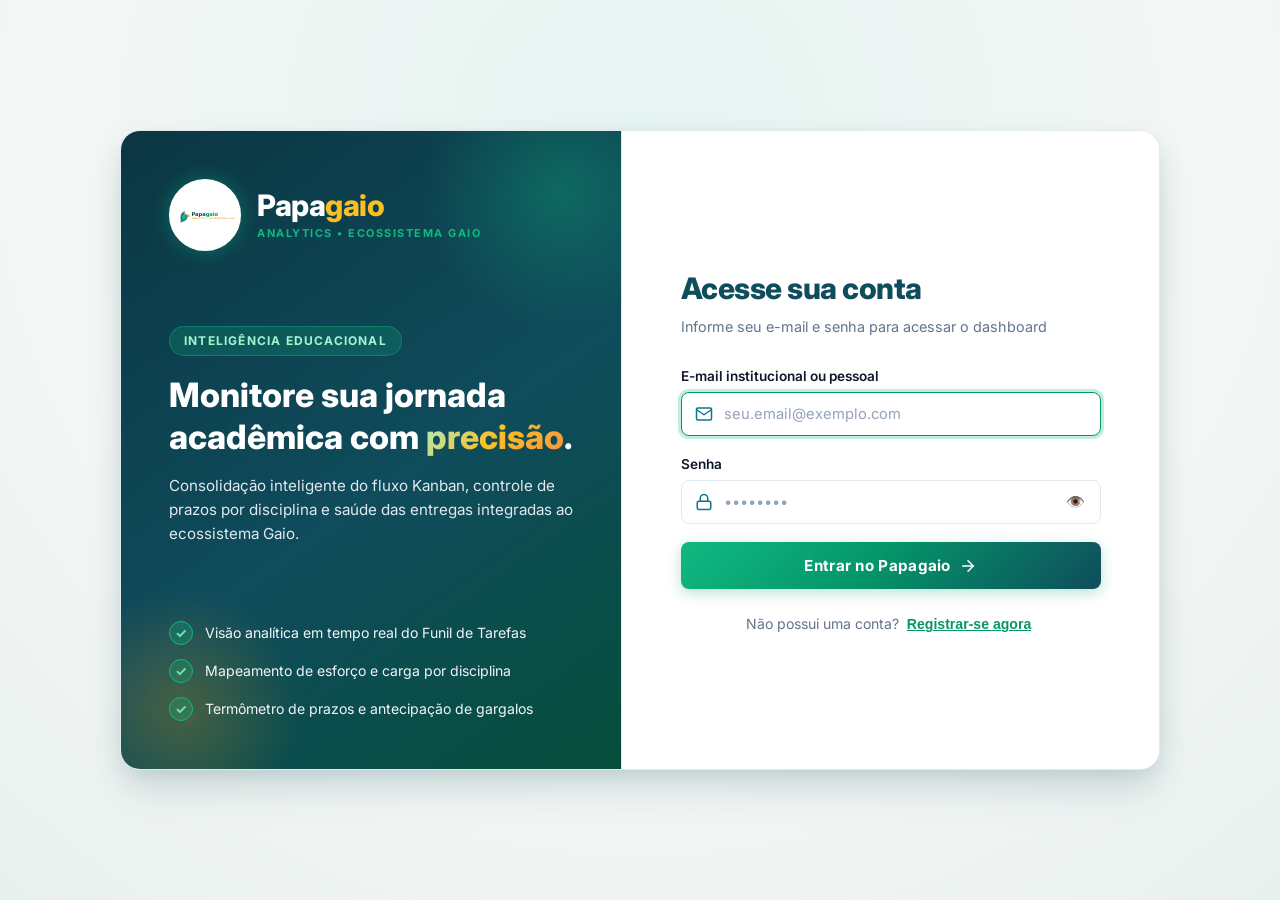
==== commit 6a4ce333: "reformular identidade visual para tema claro com paleta Papagaio implementar tema claro e nova ident" ====
--- a/index.html
+++ b/index.html
@@ -6,7 +6,7 @@
   <title>Papagaio | Autenticação</title>
   
   <!-- Favicon -->
-  <link rel="icon" type="image/png" href="assets/logo.png">
+  <link rel="icon" type="image/svg+xml" href="assets/favicon.svg">
   
   <!-- Fonte Inter -->
   <link rel="preconnect" href="https://fonts.googleapis.com">
@@ -28,9 +28,9 @@
     <aside class="auth-banner" aria-label="Apresentação Institucional">
       <div class="banner-header">
         <div class="banner-brand">
-          <img src="assets/logo.png" alt="Logotipo do PAPAGaio" class="banner-logo-img">
+          <img src="assets/logo.svg" alt="Logotipo do PAPAGaio" class="banner-logo-img">
           <div class="brand-text-block">
-            <span class="brand-main-name">Papa<span class="brand-gold-text">gaio</span></span>
+            <span class="brand-main-name">Papa<span class="brand-accent-text">gaio</span></span>
             <span class="brand-tagline">ANALYTICS • ECOSSISTEMA GAIO</span>
           </div>
         </div>
@@ -65,7 +65,7 @@
       
       <!-- Logotipo exclusivo para Smartphones -->
       <div class="mobile-logo-header">
-        <img src="assets/logo.png" alt="Logotipo do PAPAGaio" class="mobile-logo-img">
+        <img src="assets/logo.svg" alt="Logotipo do PAPAGaio" class="mobile-logo-img">
         <span class="mobile-brand-title">Papa<span>gaio</span></span>
       </div>
 
@@ -277,7 +277,7 @@
           <div style="font-size: 2.5rem; margin-bottom: 8px;">📬</div>
           <h2 id="verificationTitle" class="auth-title">Confirme seu E-mail</h2>
           <p class="auth-subtitle">
-            Enviamos um código de 6 dígitos para <strong id="verificationEmailTarget" style="color: var(--slate-blue);"></strong>.
+            Enviamos um código de 6 dígitos para <strong id="verificationEmailTarget" style="color: var(--emerald-primary);"></strong>.
           </p>
         </div>
 
--- a/css/style.css
+++ b/css/style.css
@@ -1,50 +1,85 @@
 /* ==========================================================================
-   PAPAGaio 🦜 - Folha de Estilos Unificada (Design System - Preto, Dourado e Branco)
-   Paleta: Preto (#0B0E14, #131720) | Dourado (#D4AF37, #F5D77F, #AA771C) | Branco (#FFFFFF)
+   PAPAGaio 🦜 - Folha de Estilos Unificada (Design System - Tema Claro Papagaio)
+   Paleta: Verde Esmeralda | Azul Petróleo | Amarelo Solar & Laranja Tropical
    ========================================================================== */
 
 :root {
-  /* Paleta Preto, Dourado e Branco */
-  --gold-primary: #D4AF37;
-  --gold-light: #F5D77F;
-  --gold-dark: #AA771C;
-  --gold-glow: rgba(212, 175, 55, 0.28);
-  --gold-gradient: linear-gradient(135deg, #F5D77F 0%, #D4AF37 50%, #AA771C 100%);
-  --gold-button-gradient: linear-gradient(135deg, #F5D77F 0%, #D4AF37 60%, #B8860B 100%);
-
-  /* Superfícies e Fundos (Preto Profundo e Grafite) */
-  --bg-main: #0B0E14;
-  --bg-card: #131720;
-  --bg-card-subtle: #1A202C;
-  --bg-input: #161B26;
-  --bg-sidebar: #07090D;
+  /* ==========================================================================
+     PALETA DE CORES PAPAGAIO (TEMA CLARO)
+     ========================================================================== */
   
-  /* Tipografia (Branco Puro e Contrastes) */
-  --text-primary: #FFFFFF;
-  --text-secondary: #E2E8F0;
-  --text-muted: #94A3B8;
-  --text-inverse: #0B0E14;
+  /* Verde Esmeralda (Natureza, Vitalidade e Conclusões) */
+  --emerald-primary: #059669;
+  --emerald-light: #10B981;
+  --emerald-dark: #047857;
+  --emerald-subtle: #ECFDF5;
+  --emerald-glow: rgba(16, 185, 129, 0.25);
+  
+  /* Azul Petróleo (Elegância, Solidez e Inteligência Analítica) */
+  --petrol-primary: #0F4C5C;
+  --petrol-deep: #0B3642;
+  --petrol-medium: #155E75;
+  --petrol-light: #0E7490;
+  --petrol-subtle: #F0F9FF;
+  --petrol-glow: rgba(15, 76, 92, 0.2);
+
+  /* Amarelo Solar & Laranja Tropical (Energia, Prazos e Destaques) */
+  --amber-primary: #F59E0B;
+  --amber-light: #FBBF24;
+  --amber-dark: #D97706;
+  --amber-subtle: #FEF3C7;
+  --orange-primary: #EA580C;
+  --orange-light: #F97316;
+  --orange-subtle: #FFF7ED;
+
+  /* Gradientes Dinâmicos Papagaio */
+  --gradient-primary: linear-gradient(135deg, #10B981 0%, #059669 45%, #0F4C5C 100%);
+  --gradient-accent: linear-gradient(135deg, #F59E0B 0%, #EA580C 100%);
+  --gradient-emerald: linear-gradient(135deg, #34D399 0%, #10B981 50%, #059669 100%);
+  --gradient-petrol: linear-gradient(135deg, #155E75 0%, #0E7490 50%, #0F4C5C 100%);
+  --gradient-banner: linear-gradient(145deg, #0B3642 0%, #0F4C5C 55%, #064E3B 100%);
+  --gradient-highlight: linear-gradient(90deg, #10B981 0%, #0E7490 40%, #F59E0B 80%, #EA580C 100%);
+
+  /* Superfícies e Fundos (Tema Claro Elegante e Arejado) */
+  --bg-main: #F4F7F6;
+  --bg-card: #FFFFFF;
+  --bg-card-subtle: #F8FAFC;
+  --bg-input: #FFFFFF;
+  --bg-sidebar: #FFFFFF;
+  --bg-hover: #F1F5F9;
+
+  /* Tipografia (Tema Claro com Alto Contraste e Legibilidade AAA) */
+  --text-primary: #0F172A;       /* Grafite Petróleo profundo para títulos */
+  --text-secondary: #334155;     /* Textos informativos secundários */
+  --text-muted: #64748B;         /* Rótulos e legendas de apoio */
+  --text-inverse: #FFFFFF;       /* Texto em botões e fundos contrastantes */
 
   /* Estados de Validação e Kanban */
-  --status-todo: #EF4444;       /* Vermelho - A Fazer */
-  --status-doing: #D4AF37;      /* Dourado - Em Andamento */
-  --status-done: #FFFFFF;       /* Branco / Ouro Claro - Concluídas */
-  --status-success: #10B981;    /* Verde Esmeralda de Confirmação */
-  --border-color: #262E3D;
-  --border-focus: #D4AF37;
-
-  /* Sombras e Bordas */
-  --shadow-sm: 0 2px 4px 0 rgba(0, 0, 0, 0.4);
-  --shadow-md: 0 6px 12px -2px rgba(0, 0, 0, 0.5), 0 3px 6px -2px rgba(0, 0, 0, 0.3);
-  --shadow-lg: 0 12px 24px -4px rgba(0, 0, 0, 0.6), 0 6px 12px -4px rgba(0, 0, 0, 0.4);
-  --shadow-xl: 0 24px 38px -6px rgba(0, 0, 0, 0.7), 0 12px 16px -6px rgba(0, 0, 0, 0.5);
+  --status-todo: #EA580C;         /* Laranja Tropical - A Fazer */
+  --status-doing: #0E7490;        /* Azul Petróleo - Em Andamento */
+  --status-done: #059669;         /* Verde Esmeralda - Concluídas */
+  --status-success: #10B981;      /* Confirmações */
+  --status-warning: #F59E0B;      /* Alertas / Atenção */
+  --status-error: #EF4444;        /* Erros e Gargalos */
+
+  /* Bordas e Contornos */
+  --border-color: #E2E8F0;
+  --border-subtle: #EDF2F7;
+  --border-focus: #059669;
+
+  /* Sombras e Profundidade (Clean & Modern) */
+  --shadow-xs: 0 1px 2px 0 rgba(15, 76, 92, 0.05);
+  --shadow-sm: 0 2px 6px -1px rgba(15, 76, 92, 0.07), 0 1px 3px -1px rgba(0, 0, 0, 0.04);
+  --shadow-md: 0 6px 18px -2px rgba(15, 76, 92, 0.08), 0 2px 6px -1px rgba(0, 0, 0, 0.04);
+  --shadow-lg: 0 14px 28px -4px rgba(15, 76, 92, 0.1), 0 4px 10px -2px rgba(0, 0, 0, 0.04);
+  --shadow-xl: 0 24px 44px -8px rgba(15, 76, 92, 0.14), 0 8px 16px -4px rgba(0, 0, 0, 0.05);
 
   --radius-sm: 8px;
   --radius-md: 14px;
   --radius-lg: 20px;
   --radius-full: 9999px;
 
-  /* Transições */
+  /* Transições Suaves */
   --transition-fast: 0.2s cubic-bezier(0.4, 0, 0.2, 1);
   --transition-normal: 0.3s cubic-bezier(0.4, 0, 0.2, 1);
 }
@@ -74,7 +109,7 @@
 }
 
 /* ==========================================================================
-   TOAST NOTIFICATION (Preto, Dourado e Branco)
+   TOAST NOTIFICATION (Tema Claro Papagaio)
    ========================================================================== */
 .toast-container {
   position: fixed;
@@ -92,8 +127,8 @@
 .toast {
   pointer-events: auto;
   background: var(--bg-card);
-  border-left: 6px solid var(--gold-primary);
-  box-shadow: var(--shadow-xl), 0 0 15px rgba(212, 175, 55, 0.15);
+  border-left: 6px solid var(--emerald-primary);
+  box-shadow: var(--shadow-xl), 0 0 15px rgba(5, 150, 105, 0.12);
   border-radius: var(--radius-md);
   padding: 16px 20px;
   display: flex;
@@ -112,15 +147,15 @@
 }
 
 .toast.toast-success {
-  border-left-color: var(--gold-light);
+  border-left-color: var(--emerald-primary);
 }
 
 .toast.toast-warning {
-  border-left-color: var(--gold-primary);
+  border-left-color: var(--amber-primary);
 }
 
 .toast.toast-error {
-  border-left-color: var(--status-todo);
+  border-left-color: var(--status-error);
 }
 
 .toast-icon {
@@ -149,17 +184,17 @@
 
 .toast-code-badge {
   display: inline-block;
-  background: #1C2230;
-  color: var(--gold-light);
-  border: 1px dashed var(--gold-primary);
+  background: var(--emerald-subtle);
+  color: var(--emerald-dark);
+  border: 1.5px dashed var(--emerald-primary);
   font-size: 1.25rem;
   font-weight: 800;
   letter-spacing: 4px;
-  padding: 6px 12px;
+  padding: 6px 14px;
   border-radius: var(--radius-sm);
   margin-top: 8px;
   user-select: all;
-  box-shadow: 0 0 10px rgba(212, 175, 55, 0.2);
+  box-shadow: 0 2px 8px rgba(5, 150, 105, 0.15);
 }
 
 .toast-close {
@@ -174,7 +209,7 @@
 }
 
 .toast-close:hover {
-  color: var(--gold-primary);
+  color: var(--emerald-primary);
 }
 
 /* ==========================================================================
@@ -184,7 +219,7 @@
   display: flex;
   min-height: 100vh;
   width: 100%;
-  background: radial-gradient(circle at 50% 20%, #151A24 0%, #080A0E 100%);
+  background: radial-gradient(circle at 50% 15%, #E6F4F1 0%, #F4F7F6 60%, #E8F0EE 100%);
   align-items: center;
   justify-content: center;
   padding: 20px;
@@ -194,7 +229,7 @@
   display: flex;
   background: var(--bg-card);
   border-radius: var(--radius-lg);
-  box-shadow: var(--shadow-xl), 0 0 25px rgba(212, 175, 55, 0.08);
+  box-shadow: var(--shadow-xl), 0 8px 30px rgba(15, 76, 92, 0.08);
   overflow: hidden;
   width: 100%;
   max-width: 1040px;
@@ -205,9 +240,9 @@
 /* Lado Visual / Apresentação Institucional */
 .auth-banner {
   flex: 1.1;
-  background: linear-gradient(150deg, #090B0F 0%, #131720 100%);
+  background: var(--gradient-banner);
   padding: 48px;
-  color: var(--text-primary);
+  color: var(--text-inverse);
   display: flex;
   flex-direction: column;
   justify-content: space-between;
@@ -223,7 +258,7 @@
   right: -80px;
   width: 280px;
   height: 280px;
-  background: radial-gradient(circle, rgba(212, 175, 55, 0.2) 0%, rgba(212, 175, 55, 0) 70%);
+  background: radial-gradient(circle, rgba(16, 185, 129, 0.3) 0%, rgba(16, 185, 129, 0) 70%);
   border-radius: 50%;
   pointer-events: none;
 }
@@ -235,7 +270,7 @@
   left: -60px;
   width: 240px;
   height: 240px;
-  background: radial-gradient(circle, rgba(245, 215, 127, 0.12) 0%, rgba(0, 0, 0, 0) 70%);
+  background: radial-gradient(circle, rgba(245, 158, 11, 0.25) 0%, rgba(0, 0, 0, 0) 70%);
   border-radius: 50%;
   pointer-events: none;
 }
@@ -250,11 +285,12 @@
   width: 72px;
   height: 72px;
   border-radius: 50%;
-  object-fit: cover;
-  border: 2.5px solid var(--gold-primary);
-  box-shadow: 0 0 18px rgba(212, 175, 55, 0.35);
-  background: #0B0E14;
+  object-fit: contain;
+  border: 2.5px solid #FFFFFF;
+  box-shadow: 0 0 20px rgba(16, 185, 129, 0.4);
+  background: #FFFFFF;
   flex-shrink: 0;
+  padding: 4px;
 }
 
 .brand-text-block {
@@ -270,14 +306,15 @@
   line-height: 1.1;
 }
 
+.brand-accent-text,
 .brand-gold-text {
-  color: var(--gold-primary);
+  color: var(--amber-light);
 }
 
 .brand-tagline {
   font-size: 0.68rem;
   font-weight: 700;
-  color: var(--gold-light);
+  color: var(--emerald-light);
   letter-spacing: 1.5px;
   margin-top: 4px;
 }
@@ -294,9 +331,9 @@
 
 .banner-tag {
   display: inline-block;
-  background: rgba(212, 175, 55, 0.12);
-  color: var(--gold-light);
-  border: 1px solid rgba(212, 175, 55, 0.4);
+  background: rgba(16, 185, 129, 0.2);
+  color: #A7F3D0;
+  border: 1px solid rgba(16, 185, 129, 0.4);
   padding: 5px 14px;
   border-radius: var(--radius-full);
   font-size: 0.75rem;
@@ -315,14 +352,14 @@
 }
 
 .banner-title span {
-  background: var(--gold-gradient);
+  background: linear-gradient(135deg, #A7F3D0 0%, #FBBF24 50%, #FB923C 100%);
   -webkit-background-clip: text;
   -webkit-text-fill-color: transparent;
 }
 
 .banner-desc {
   font-size: 0.95rem;
-  color: #CBD5E1;
+  color: #E2E8F0;
   line-height: 1.6;
 }
 
@@ -339,16 +376,16 @@
   align-items: center;
   gap: 12px;
   font-size: 0.88rem;
-  color: #E2E8F0;
+  color: #F1F5F9;
 }
 
 .feature-check {
   width: 24px;
   height: 24px;
   border-radius: 50%;
-  background: rgba(212, 175, 55, 0.15);
-  color: var(--gold-light);
-  border: 1px solid var(--gold-primary);
+  background: rgba(16, 185, 129, 0.25);
+  color: #6EE7B7;
+  border: 1px solid var(--emerald-light);
   display: flex;
   align-items: center;
   justify-content: center;
@@ -393,7 +430,7 @@
 .auth-title {
   font-size: 1.85rem;
   font-weight: 800;
-  color: #FFFFFF;
+  color: var(--petrol-primary);
   letter-spacing: -0.5px;
 }
 
@@ -413,7 +450,7 @@
   display: block;
   font-size: 0.85rem;
   font-weight: 600;
-  color: #FFFFFF;
+  color: var(--text-primary);
   margin-bottom: 6px;
 }
 
@@ -426,7 +463,7 @@
 .input-icon {
   position: absolute;
   left: 14px;
-  color: var(--gold-primary);
+  color: var(--petrol-light);
   pointer-events: none;
   display: flex;
   align-items: center;
@@ -441,28 +478,29 @@
   border: 1.5px solid var(--border-color);
   border-radius: var(--radius-sm);
   background-color: var(--bg-input);
-  color: #FFFFFF;
+  color: var(--text-primary);
   outline: none;
-  transition: border-color var(--transition-fast), box-shadow var(--transition-fast);
+  transition: border-color var(--transition-fast), box-shadow var(--transition-fast), background-color var(--transition-fast);
   font-family: inherit;
 }
 
 .form-input::placeholder {
-  color: #64748B;
+  color: #94A3B8;
 }
 
 .form-input:focus {
-  border-color: var(--gold-primary);
-  box-shadow: 0 0 0 3px var(--gold-glow);
+  border-color: var(--emerald-primary);
+  box-shadow: 0 0 0 3px var(--emerald-glow);
+  background-color: #FFFFFF;
 }
 
 .form-input.is-invalid {
-  border-color: var(--status-todo) !important;
-  background-color: rgba(239, 68, 68, 0.08);
+  border-color: var(--status-error) !important;
+  background-color: rgba(239, 68, 68, 0.05);
 }
 
 .form-input.is-valid {
-  border-color: var(--gold-primary) !important;
+  border-color: var(--emerald-primary) !important;
 }
 
 .input-toggle-password {
@@ -478,13 +516,13 @@
 }
 
 .input-toggle-password:hover {
-  color: var(--gold-light);
+  color: var(--emerald-primary);
 }
 
 .form-error-msg {
   display: none;
   font-size: 0.78rem;
-  color: #F87171;
+  color: #DC2626;
   margin-top: 4px;
   font-weight: 500;
 }
@@ -508,21 +546,21 @@
   text-align: center !important;
   letter-spacing: 10px !important;
   padding: 12px !important;
-  border: 2px dashed var(--gold-primary) !important;
+  border: 2px dashed var(--emerald-primary) !important;
   border-radius: var(--radius-md) !important;
   max-width: 270px;
-  background: #1A202C !important;
-  color: var(--gold-light) !important;
-  box-shadow: 0 0 15px rgba(212, 175, 55, 0.15) !important;
+  background: var(--emerald-subtle) !important;
+  color: var(--petrol-primary) !important;
+  box-shadow: 0 4px 14px rgba(5, 150, 105, 0.12) !important;
 }
 
 .verification-input:focus {
-  border-color: var(--gold-light) !important;
-  background: #161B26 !important;
-  box-shadow: 0 0 0 4px var(--gold-glow) !important;
-}
-
-/* Botões (Preto e Dourado Nobre) */
+  border-color: var(--emerald-dark) !important;
+  background: #FFFFFF !important;
+  box-shadow: 0 0 0 4px var(--emerald-glow) !important;
+}
+
+/* Botões do Sistema Papagaio */
 .btn {
   display: inline-flex;
   align-items: center;
@@ -531,7 +569,7 @@
   width: 100%;
   padding: 14px 20px;
   font-size: 0.95rem;
-  font-weight: 800;
+  font-weight: 700;
   border-radius: var(--radius-sm);
   cursor: pointer;
   border: none;
@@ -542,17 +580,27 @@
   letter-spacing: 0.3px;
 }
 
-.btn-primary,
+.btn-primary {
+  background: var(--gradient-primary);
+  color: #FFFFFF;
+  box-shadow: 0 4px 14px rgba(5, 150, 105, 0.28);
+}
+
+.btn-primary:hover {
+  background: linear-gradient(135deg, #059669 0%, #0F4C5C 100%);
+  box-shadow: 0 6px 20px rgba(5, 150, 105, 0.4);
+  transform: translateY(-1px);
+}
+
 .btn-success {
-  background: var(--gold-button-gradient);
-  color: #0A0D12;
-  box-shadow: 0 4px 14px rgba(212, 175, 55, 0.35);
-}
-
-.btn-primary:hover,
+  background: var(--gradient-emerald);
+  color: #FFFFFF;
+  box-shadow: 0 4px 14px rgba(16, 185, 129, 0.3);
+}
+
 .btn-success:hover {
-  background: linear-gradient(135deg, #FFF0B3 0%, #E5C07B 60%, #C59828 100%);
-  box-shadow: 0 6px 20px rgba(212, 175, 55, 0.5);
+  background: linear-gradient(135deg, #10B981 0%, #047857 100%);
+  box-shadow: 0 6px 20px rgba(16, 185, 129, 0.45);
   transform: translateY(-1px);
 }
 
@@ -562,16 +610,16 @@
 }
 
 .btn-secondary {
-  background: #1A202C;
-  color: #FFFFFF;
-  border: 1.5px solid var(--gold-primary);
-  box-shadow: 0 2px 6px rgba(0, 0, 0, 0.3);
+  background: #FFFFFF;
+  color: var(--petrol-primary);
+  border: 1.5px solid var(--border-color);
+  box-shadow: var(--shadow-xs);
 }
 
 .btn-secondary:hover {
-  background: #242C3D;
-  border-color: var(--gold-light);
-  color: var(--gold-light);
+  background: var(--petrol-subtle);
+  border-color: var(--petrol-light);
+  color: var(--petrol-deep);
 }
 
 /* Alternância em 1 Clique (Login ⇄ Registro) */
@@ -585,7 +633,7 @@
 .btn-link-switch {
   background: none;
   border: none;
-  color: var(--gold-light);
+  color: var(--emerald-primary);
   font-weight: 700;
   font-size: 0.88rem;
   cursor: pointer;
@@ -595,11 +643,11 @@
 }
 
 .btn-link-switch:hover {
-  color: #FFFFFF;
+  color: var(--petrol-primary);
 }
 
 /* ==========================================================================
-   TELA DE DASHBOARD (dashboard.html)
+   TELA DE DASHBOARD (dashboard.html) - TEMA CLARO
    ========================================================================== */
 .dashboard-layout {
   display: flex;
@@ -611,7 +659,7 @@
 
 /* Barra de Navegação Superior */
 .top-navbar {
-  background-color: #0E1218;
+  background-color: #FFFFFF;
   border-bottom: 1px solid var(--border-color);
   padding: 12px 28px;
   display: flex;
@@ -620,7 +668,7 @@
   position: sticky;
   top: 0;
   z-index: 100;
-  box-shadow: var(--shadow-md);
+  box-shadow: var(--shadow-xs);
 }
 
 .nav-brand {
@@ -634,11 +682,12 @@
   width: 44px;
   height: 44px;
   border-radius: 50%;
-  object-fit: cover;
-  border: 1.5px solid var(--gold-primary);
-  box-shadow: 0 0 10px rgba(212, 175, 55, 0.35);
-  background: #0B0E14;
+  object-fit: contain;
+  border: 2px solid var(--emerald-primary);
+  box-shadow: 0 2px 8px rgba(5, 150, 105, 0.2);
+  background: #FFFFFF;
   flex-shrink: 0;
+  padding: 2px;
 }
 
 .nav-divider {
@@ -648,12 +697,12 @@
 }
 
 .nav-badge {
-  background: rgba(212, 175, 55, 0.12);
-  color: var(--gold-light);
-  border: 1px solid rgba(212, 175, 55, 0.3);
+  background: var(--emerald-subtle);
+  color: var(--emerald-dark);
+  border: 1px solid rgba(5, 150, 105, 0.25);
   font-size: 0.75rem;
   font-weight: 700;
-  padding: 4px 10px;
+  padding: 4px 12px;
   border-radius: var(--radius-full);
   letter-spacing: 0.5px;
 }
@@ -674,15 +723,14 @@
   width: 40px;
   height: 40px;
   border-radius: 50%;
-  background: var(--gold-gradient);
-  color: #0A0D12;
+  background: var(--gradient-primary);
+  color: #FFFFFF;
   font-weight: 800;
   display: flex;
   align-items: center;
   justify-content: center;
   font-size: 0.95rem;
-  box-shadow: 0 0 10px rgba(212, 175, 55, 0.3);
-  border: 1px solid #FFFFFF;
+  box-shadow: 0 2px 8px rgba(5, 150, 105, 0.25);
 }
 
 .user-info-text {
@@ -693,7 +741,7 @@
 .user-name {
   font-size: 0.88rem;
   font-weight: 700;
-  color: #FFFFFF;
+  color: var(--text-primary);
   line-height: 1.2;
 }
 
@@ -703,9 +751,9 @@
 }
 
 .btn-logout {
-  background: rgba(239, 68, 68, 0.15);
-  color: #F87171;
-  border: 1px solid rgba(239, 68, 68, 0.35);
+  background: #FEF2F2;
+  color: #DC2626;
+  border: 1px solid #FECACA;
   padding: 8px 14px;
   border-radius: var(--radius-sm);
   font-size: 0.82rem;
@@ -718,8 +766,10 @@
 }
 
 .btn-logout:hover {
-  background: #EF4444;
+  background: #DC2626;
   color: #FFFFFF;
+  border-color: #DC2626;
+  box-shadow: 0 2px 8px rgba(220, 38, 38, 0.25);
 }
 
 /* Área de Conteúdo Principal */
@@ -744,7 +794,7 @@
 .dashboard-title-area h1 {
   font-size: 1.85rem;
   font-weight: 800;
-  color: #FFFFFF;
+  color: var(--petrol-primary);
   letter-spacing: -0.5px;
 }
 
@@ -767,15 +817,19 @@
   border-radius: var(--radius-sm);
   font-size: 0.85rem;
   font-weight: 600;
-  color: var(--gold-light);
+  color: var(--petrol-primary);
   display: flex;
   align-items: center;
   gap: 8px;
-  box-shadow: var(--shadow-sm);
+  box-shadow: var(--shadow-xs);
+}
+
+.date-badge svg {
+  color: var(--emerald-primary);
 }
 
 /* ==========================================================================
-   CARDS DE MÉTRICAS RÁPIDAS (KPIs)
+   CARDS DE MÉTRICAS RÁPIDAS (KPIs) - TEMA CLARO
    ========================================================================== */
 .metrics-grid {
   display: grid;
@@ -800,15 +854,15 @@
 
 .metric-card:hover {
   transform: translateY(-2px);
-  box-shadow: var(--shadow-md), 0 0 15px rgba(212, 175, 55, 0.1);
-  border-color: rgba(212, 175, 55, 0.4);
+  box-shadow: var(--shadow-md), 0 4px 12px rgba(15, 76, 92, 0.06);
+  border-color: rgba(5, 150, 105, 0.35);
 }
 
 /* Card Principal em Destaque: "Total de tarefas pendentes na semana" */
 .metric-card.highlight-card {
-  border: 1.5px solid var(--gold-primary);
-  background: linear-gradient(150deg, #161C26 0%, #10141C 100%);
-  box-shadow: var(--shadow-md), 0 0 20px rgba(212, 175, 55, 0.15);
+  border: 1.5px solid #FCD34D;
+  background: linear-gradient(150deg, #FFFFFF 0%, #FFFDF7 100%);
+  box-shadow: var(--shadow-md), 0 4px 18px rgba(245, 158, 11, 0.12);
 }
 
 .metric-card.highlight-card::before {
@@ -818,7 +872,7 @@
   left: 0;
   right: 0;
   height: 4px;
-  background: var(--gold-gradient);
+  background: var(--gradient-highlight);
 }
 
 .metric-header {
@@ -833,7 +887,11 @@
   font-weight: 700;
   text-transform: uppercase;
   letter-spacing: 0.8px;
-  color: var(--gold-light);
+  color: var(--text-muted);
+}
+
+.metric-card.highlight-card .metric-title {
+  color: var(--amber-dark);
 }
 
 .metric-icon-box {
@@ -846,10 +904,10 @@
   font-size: 1.25rem;
 }
 
-.icon-blue { background: rgba(212, 175, 55, 0.15); color: var(--gold-light); }
-.icon-green { background: rgba(255, 255, 255, 0.15); color: #FFFFFF; }
-.icon-yellow { background: rgba(245, 215, 127, 0.2); color: var(--gold-primary); }
-.icon-red { background: rgba(239, 68, 68, 0.2); color: #F87171; }
+.icon-blue { background: #E0F2FE; color: var(--petrol-light); }
+.icon-green { background: #ECFDF5; color: var(--emerald-primary); }
+.icon-yellow { background: #FEF3C7; color: var(--amber-dark); }
+.icon-red { background: #FFEDD5; color: var(--orange-primary); }
 
 .metric-value-box {
   display: flex;
@@ -861,8 +919,12 @@
 .metric-value {
   font-size: 2.3rem;
   font-weight: 800;
-  color: #FFFFFF;
+  color: var(--text-primary);
   line-height: 1;
+}
+
+.metric-card.highlight-card .metric-value {
+  color: var(--orange-primary);
 }
 
 .metric-badge {
@@ -873,15 +935,15 @@
 }
 
 .badge-warning {
-  background: rgba(212, 175, 55, 0.2);
-  color: var(--gold-light);
-  border: 1px solid rgba(212, 175, 55, 0.4);
+  background: var(--amber-subtle);
+  color: #B45309;
+  border: 1px solid #FDE68A;
 }
 
 .badge-success {
-  background: rgba(255, 255, 255, 0.15);
-  color: #FFFFFF;
-  border: 1px solid rgba(255, 255, 255, 0.3);
+  background: var(--emerald-subtle);
+  color: var(--emerald-dark);
+  border: 1px solid #A7F3D0;
 }
 
 .metric-footer {
@@ -890,7 +952,7 @@
 }
 
 .metric-footer strong {
-  color: #FFFFFF;
+  color: var(--text-secondary);
 }
 
 /* ==========================================================================
@@ -934,7 +996,7 @@
 .panel-title {
   font-size: 1.15rem;
   font-weight: 700;
-  color: #FFFFFF;
+  color: var(--petrol-primary);
 }
 
 .panel-subtitle {
@@ -947,9 +1009,9 @@
   font-size: 0.75rem;
   font-weight: 600;
   padding: 4px 10px;
-  background: #1A202C;
-  color: var(--gold-light);
-  border: 1px solid var(--border-color);
+  background: var(--petrol-subtle);
+  color: var(--petrol-medium);
+  border: 1px solid #BAE6FD;
   border-radius: var(--radius-full);
 }
 
@@ -985,13 +1047,13 @@
   border-radius: 50%;
 }
 
-.dot-todo { background-color: var(--status-todo); box-shadow: 0 0 6px rgba(239, 68, 68, 0.6); }
-.dot-doing { background-color: var(--gold-primary); box-shadow: 0 0 6px rgba(212, 175, 55, 0.6); }
-.dot-done { background-color: #FFFFFF; box-shadow: 0 0 6px rgba(255, 255, 255, 0.6); }
+.dot-todo { background-color: var(--status-todo); box-shadow: 0 0 6px rgba(234, 88, 12, 0.4); }
+.dot-doing { background-color: var(--status-doing); box-shadow: 0 0 6px rgba(14, 116, 144, 0.4); }
+.dot-done { background-color: var(--status-done); box-shadow: 0 0 6px rgba(5, 150, 105, 0.4); }
 
 .legend-count {
   font-weight: 800;
-  color: #FFFFFF;
+  color: var(--text-primary);
 }
 
 /* Painel de Saúde das Entregas (Velocímetro / Indicador) */
@@ -1021,9 +1083,9 @@
 .gauge-percent {
   font-size: 2.2rem;
   font-weight: 900;
-  color: var(--gold-light);
+  color: var(--emerald-primary);
   line-height: 1;
-  text-shadow: 0 0 12px rgba(212, 175, 55, 0.35);
+  text-shadow: 0 2px 8px rgba(5, 150, 105, 0.15);
 }
 
 .gauge-label {
@@ -1060,8 +1122,8 @@
   margin-top: 2px;
 }
 
-.text-success { color: var(--gold-light); }
-.text-danger { color: #F87171; }
+.text-success { color: var(--emerald-primary); }
+.text-danger { color: var(--orange-primary); }
 
 /* Lista de Gargalos da Semana */
 .bottlenecks-list {
@@ -1076,39 +1138,40 @@
   align-items: center;
   justify-content: space-between;
   padding: 10px 14px;
-  background: #1A202C;
-  border-left: 4px solid var(--gold-primary);
+  background: var(--bg-card-subtle);
+  border-left: 4px solid var(--petrol-light);
   border-radius: var(--radius-sm);
   font-size: 0.85rem;
-  border-top: 1px solid rgba(255, 255, 255, 0.05);
-  border-right: 1px solid rgba(255, 255, 255, 0.05);
-  border-bottom: 1px solid rgba(255, 255, 255, 0.05);
+  border-top: 1px solid var(--border-color);
+  border-right: 1px solid var(--border-color);
+  border-bottom: 1px solid var(--border-color);
 }
 
 .bottleneck-item.urgent {
-  background: rgba(239, 68, 68, 0.1);
-  border-left-color: var(--status-todo);
+  background: var(--orange-subtle);
+  border-left-color: var(--orange-primary);
+  border-color: #FED7AA;
 }
 
 .bottleneck-task-name {
   font-weight: 600;
-  color: #FFFFFF;
+  color: var(--text-primary);
 }
 
 .bottleneck-tag {
   font-size: 0.7rem;
   padding: 2px 8px;
   border-radius: var(--radius-full);
-  background: rgba(212, 175, 55, 0.15);
-  color: var(--gold-light);
-  border: 1px solid rgba(212, 175, 55, 0.3);
+  background: var(--emerald-subtle);
+  color: var(--emerald-dark);
+  border: 1px solid #A7F3D0;
   font-weight: 700;
 }
 
 .bottleneck-due {
   font-size: 0.78rem;
   font-weight: 700;
-  color: #F87171;
+  color: var(--orange-primary);
 }
 
 /* Rodapé */
@@ -1119,11 +1182,11 @@
   text-align: center;
   font-size: 0.82rem;
   color: var(--text-muted);
-  background-color: #0E1218;
+  background-color: #FFFFFF;
 }
 
 .dashboard-footer strong {
-  color: #FFFFFF;
+  color: var(--petrol-primary);
 }
 
 /* ==========================================================================
@@ -1175,20 +1238,22 @@
     width: 52px;
     height: 52px;
     border-radius: 50%;
-    object-fit: cover;
-    border: 2px solid var(--gold-primary);
-    box-shadow: 0 0 12px rgba(212, 175, 55, 0.4);
+    object-fit: contain;
+    border: 2px solid var(--emerald-primary);
+    box-shadow: 0 2px 8px rgba(5, 150, 105, 0.25);
+    background: #FFFFFF;
+    padding: 2px;
   }
 
   .mobile-brand-title {
     font-size: 1.6rem;
     font-weight: 800;
-    color: #FFFFFF;
+    color: var(--petrol-primary);
     letter-spacing: -0.5px;
   }
 
   .mobile-brand-title span {
-    color: var(--gold-primary);
+    color: var(--emerald-primary);
   }
 
   .top-navbar {
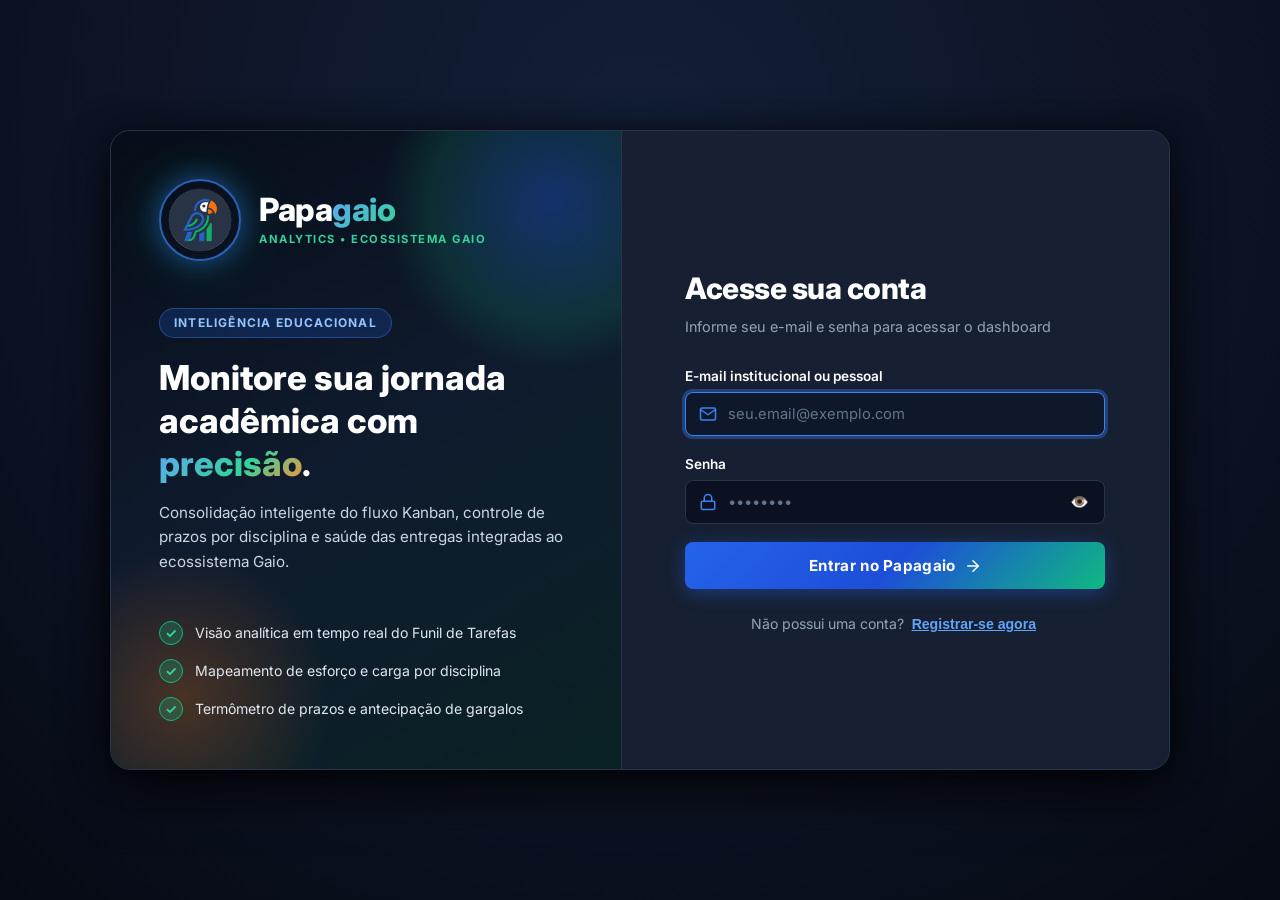
==== commit 632c6cd7: "style: atualiza identidade visual para tema Dark Slate com nova logo e alto contraste" ====
--- a/index.html
+++ b/index.html
@@ -6,7 +6,7 @@
   <title>Papagaio | Autenticação</title>
   
   <!-- Favicon -->
-  <link rel="icon" type="image/svg+xml" href="assets/favicon.svg">
+  <link rel="icon" type="image/png" href="assets/favicon.png">
   
   <!-- Fonte Inter -->
   <link rel="preconnect" href="https://fonts.googleapis.com">
@@ -28,7 +28,7 @@
     <aside class="auth-banner" aria-label="Apresentação Institucional">
       <div class="banner-header">
         <div class="banner-brand">
-          <img src="assets/logo.svg" alt="Logotipo do PAPAGaio" class="banner-logo-img">
+          <img src="assets/logo.png" alt="Logotipo do PAPAGaio" class="banner-logo-img">
           <div class="brand-text-block">
             <span class="brand-main-name">Papa<span class="brand-accent-text">gaio</span></span>
             <span class="brand-tagline">ANALYTICS • ECOSSISTEMA GAIO</span>
@@ -65,7 +65,7 @@
       
       <!-- Logotipo exclusivo para Smartphones -->
       <div class="mobile-logo-header">
-        <img src="assets/logo.svg" alt="Logotipo do PAPAGaio" class="mobile-logo-img">
+        <img src="assets/logo.png" alt="Logotipo do PAPAGaio" class="mobile-logo-img">
         <span class="mobile-brand-title">Papa<span>gaio</span></span>
       </div>
 
--- a/css/style.css
+++ b/css/style.css
@@ -1,78 +1,79 @@
 /* ==========================================================================
-   PAPAGaio 🦜 - Folha de Estilos Unificada (Design System - Tema Claro Papagaio)
-   Paleta: Verde Esmeralda | Azul Petróleo | Amarelo Solar & Laranja Tropical
+   PAPAGaio 🦜 - Folha de Estilos Unificada (Design System - Dark Slate Arara)
+   Inspirado no novo logotipo oficial: Azul Royal, Verde Esmeralda e Laranja Quente
    ========================================================================== */
 
 :root {
   /* ==========================================================================
-     PALETA DE CORES PAPAGAIO (TEMA CLARO)
+     PALETA DE CORES PAPAGAIO (DARK SLATE & ROYAL BLUE)
      ========================================================================== */
   
-  /* Verde Esmeralda (Natureza, Vitalidade e Conclusões) */
-  --emerald-primary: #059669;
-  --emerald-light: #10B981;
-  --emerald-dark: #047857;
-  --emerald-subtle: #ECFDF5;
-  --emerald-glow: rgba(16, 185, 129, 0.25);
-  
-  /* Azul Petróleo (Elegância, Solidez e Inteligência Analítica) */
-  --petrol-primary: #0F4C5C;
-  --petrol-deep: #0B3642;
-  --petrol-medium: #155E75;
-  --petrol-light: #0E7490;
-  --petrol-subtle: #F0F9FF;
-  --petrol-glow: rgba(15, 76, 92, 0.2);
-
-  /* Amarelo Solar & Laranja Tropical (Energia, Prazos e Destaques) */
-  --amber-primary: #F59E0B;
-  --amber-light: #FBBF24;
-  --amber-dark: #D97706;
-  --amber-subtle: #FEF3C7;
-  --orange-primary: #EA580C;
-  --orange-light: #F97316;
-  --orange-subtle: #FFF7ED;
-
-  /* Gradientes Dinâmicos Papagaio */
-  --gradient-primary: linear-gradient(135deg, #10B981 0%, #059669 45%, #0F4C5C 100%);
-  --gradient-accent: linear-gradient(135deg, #F59E0B 0%, #EA580C 100%);
-  --gradient-emerald: linear-gradient(135deg, #34D399 0%, #10B981 50%, #059669 100%);
-  --gradient-petrol: linear-gradient(135deg, #155E75 0%, #0E7490 50%, #0F4C5C 100%);
-  --gradient-banner: linear-gradient(145deg, #0B3642 0%, #0F4C5C 55%, #064E3B 100%);
-  --gradient-highlight: linear-gradient(90deg, #10B981 0%, #0E7490 40%, #F59E0B 80%, #EA580C 100%);
-
-  /* Superfícies e Fundos (Tema Claro Elegante e Arejado) */
-  --bg-main: #F4F7F6;
-  --bg-card: #FFFFFF;
-  --bg-card-subtle: #F8FAFC;
-  --bg-input: #FFFFFF;
-  --bg-sidebar: #FFFFFF;
-  --bg-hover: #F1F5F9;
-
-  /* Tipografia (Tema Claro com Alto Contraste e Legibilidade AAA) */
-  --text-primary: #0F172A;       /* Grafite Petróleo profundo para títulos */
-  --text-secondary: #334155;     /* Textos informativos secundários */
-  --text-muted: #64748B;         /* Rótulos e legendas de apoio */
-  --text-inverse: #FFFFFF;       /* Texto em botões e fundos contrastantes */
+  /* Azul Royal (Corpo e Contorno Principal do Papagaio) */
+  --blue-primary: #2563EB;
+  --blue-light: #3B82F6;
+  --blue-bright: #60A5FA;
+  --blue-deep: #1D4ED8;
+  --blue-subtle: rgba(37, 99, 235, 0.15);
+  --blue-glow: rgba(59, 130, 246, 0.35);
+
+  /* Verde Esmeralda (Asa e Indicador de Conclusão) */
+  --emerald-primary: #10B981;
+  --emerald-light: #34D399;
+  --emerald-dark: #059669;
+  --emerald-subtle: rgba(16, 185, 129, 0.15);
+  --emerald-glow: rgba(16, 185, 129, 0.35);
+
+  /* Laranja Quente (Bico e Indicador de A Fazer / Alertas) */
+  --orange-primary: #F97316;
+  --orange-light: #FB923C;
+  --orange-dark: #EA580C;
+  --orange-subtle: rgba(249, 115, 22, 0.15);
+
+  /* Amarelo Solar de Apoio */
+  --amber-solar: #FBBF24;
+  --amber-subtle: rgba(251, 191, 36, 0.15);
+
+  /* Gradientes Dinâmicos do Papagaio */
+  --gradient-primary: linear-gradient(135deg, #2563EB 0%, #1D4ED8 50%, #10B981 100%);
+  --gradient-hover: linear-gradient(135deg, #3B82F6 0%, #2563EB 50%, #34D399 100%);
+  --gradient-emerald: linear-gradient(135deg, #10B981 0%, #059669 100%);
+  --gradient-orange: linear-gradient(135deg, #F97316 0%, #EA580C 100%);
+  --gradient-banner: linear-gradient(150deg, #070D18 0%, #0F1B2E 50%, #0A2224 100%);
+  --gradient-highlight: linear-gradient(90deg, #2563EB 0%, #10B981 50%, #F97316 100%);
+
+  /* Superfícies e Fundos (Dark Slate Premium - Adeus Fundo Branco!) */
+  --bg-main: #0B1120;
+  --bg-card: #162032;
+  --bg-card-subtle: #101927;
+  --bg-input: #0B1120;
+  --bg-navbar: #0D1524;
+  --bg-hover: #1E2D44;
+
+  /* Tipografia (Alto Contraste: Títulos e Textos 100% Nítidos e Legíveis) */
+  --text-primary: #FFFFFF;       /* Branco Puro para títulos, valores e botões */
+  --text-secondary: #E2E8F0;     /* Cinza Claro nítido para corpo e rótulos */
+  --text-muted: #94A3B8;         /* Cinza suave para legendas de apoio */
+  --text-inverse: #FFFFFF;
 
   /* Estados de Validação e Kanban */
-  --status-todo: #EA580C;         /* Laranja Tropical - A Fazer */
-  --status-doing: #0E7490;        /* Azul Petróleo - Em Andamento */
-  --status-done: #059669;         /* Verde Esmeralda - Concluídas */
-  --status-success: #10B981;      /* Confirmações */
-  --status-warning: #F59E0B;      /* Alertas / Atenção */
-  --status-error: #EF4444;        /* Erros e Gargalos */
+  --status-todo: #F97316;         /* Laranja Quente - A Fazer */
+  --status-doing: #3B82F6;        /* Azul Royal - Em Andamento */
+  --status-done: #10B981;         /* Verde Esmeralda - Concluídas */
+  --status-success: #10B981;      /* Confirmação */
+  --status-warning: #F59E0B;      /* Alerta */
+  --status-error: #EF4444;        /* Erro */
 
   /* Bordas e Contornos */
-  --border-color: #E2E8F0;
-  --border-subtle: #EDF2F7;
-  --border-focus: #059669;
-
-  /* Sombras e Profundidade (Clean & Modern) */
-  --shadow-xs: 0 1px 2px 0 rgba(15, 76, 92, 0.05);
-  --shadow-sm: 0 2px 6px -1px rgba(15, 76, 92, 0.07), 0 1px 3px -1px rgba(0, 0, 0, 0.04);
-  --shadow-md: 0 6px 18px -2px rgba(15, 76, 92, 0.08), 0 2px 6px -1px rgba(0, 0, 0, 0.04);
-  --shadow-lg: 0 14px 28px -4px rgba(15, 76, 92, 0.1), 0 4px 10px -2px rgba(0, 0, 0, 0.04);
-  --shadow-xl: 0 24px 44px -8px rgba(15, 76, 92, 0.14), 0 8px 16px -4px rgba(0, 0, 0, 0.05);
+  --border-color: #26354A;
+  --border-subtle: #1C283B;
+  --border-focus: #3B82F6;
+
+  /* Sombras e Profundidade */
+  --shadow-xs: 0 1px 3px 0 rgba(0, 0, 0, 0.3);
+  --shadow-sm: 0 4px 10px -1px rgba(0, 0, 0, 0.35);
+  --shadow-md: 0 8px 24px -2px rgba(0, 0, 0, 0.45);
+  --shadow-lg: 0 16px 36px -4px rgba(0, 0, 0, 0.55);
+  --shadow-xl: 0 28px 56px -8px rgba(0, 0, 0, 0.65);
 
   --radius-sm: 8px;
   --radius-md: 14px;
@@ -109,7 +110,7 @@
 }
 
 /* ==========================================================================
-   TOAST NOTIFICATION (Tema Claro Papagaio)
+   TOAST NOTIFICATION (Dark Slate)
    ========================================================================== */
 .toast-container {
   position: fixed;
@@ -127,8 +128,8 @@
 .toast {
   pointer-events: auto;
   background: var(--bg-card);
-  border-left: 6px solid var(--emerald-primary);
-  box-shadow: var(--shadow-xl), 0 0 15px rgba(5, 150, 105, 0.12);
+  border-left: 6px solid var(--blue-light);
+  box-shadow: var(--shadow-xl), 0 0 25px rgba(37, 99, 235, 0.25);
   border-radius: var(--radius-md);
   padding: 16px 20px;
   display: flex;
@@ -151,7 +152,7 @@
 }
 
 .toast.toast-warning {
-  border-left-color: var(--amber-primary);
+  border-left-color: var(--orange-primary);
 }
 
 .toast.toast-error {
@@ -172,7 +173,7 @@
 .toast-title {
   font-size: 0.95rem;
   font-weight: 700;
-  color: var(--text-primary);
+  color: #FFFFFF;
   margin-bottom: 2px;
 }
 
@@ -184,9 +185,9 @@
 
 .toast-code-badge {
   display: inline-block;
-  background: var(--emerald-subtle);
-  color: var(--emerald-dark);
-  border: 1.5px dashed var(--emerald-primary);
+  background: #0B1120;
+  color: var(--blue-bright);
+  border: 1.5px dashed var(--blue-light);
   font-size: 1.25rem;
   font-weight: 800;
   letter-spacing: 4px;
@@ -194,7 +195,7 @@
   border-radius: var(--radius-sm);
   margin-top: 8px;
   user-select: all;
-  box-shadow: 0 2px 8px rgba(5, 150, 105, 0.15);
+  box-shadow: 0 0 12px rgba(59, 130, 246, 0.25);
 }
 
 .toast-close {
@@ -209,30 +210,30 @@
 }
 
 .toast-close:hover {
-  color: var(--emerald-primary);
+  color: #FFFFFF;
 }
 
 /* ==========================================================================
-   TELA DE AUTENTICAÇÃO (index.html)
+   TELA DE AUTENTICAÇÃO (index.html) - DARK THEME
    ========================================================================== */
 .auth-page {
   display: flex;
   min-height: 100vh;
   width: 100%;
-  background: radial-gradient(circle at 50% 15%, #E6F4F1 0%, #F4F7F6 60%, #E8F0EE 100%);
+  background: radial-gradient(circle at 50% 15%, #131F37 0%, #0B1120 70%, #060A14 100%);
   align-items: center;
   justify-content: center;
-  padding: 20px;
+  padding: 24px;
 }
 
 .auth-wrapper {
   display: flex;
   background: var(--bg-card);
   border-radius: var(--radius-lg);
-  box-shadow: var(--shadow-xl), 0 8px 30px rgba(15, 76, 92, 0.08);
+  box-shadow: var(--shadow-xl), 0 0 35px rgba(0, 0, 0, 0.6);
   overflow: hidden;
   width: 100%;
-  max-width: 1040px;
+  max-width: 1060px;
   min-height: 640px;
   border: 1px solid var(--border-color);
 }
@@ -242,7 +243,7 @@
   flex: 1.1;
   background: var(--gradient-banner);
   padding: 48px;
-  color: var(--text-inverse);
+  color: #FFFFFF;
   display: flex;
   flex-direction: column;
   justify-content: space-between;
@@ -251,14 +252,15 @@
   border-right: 1px solid var(--border-color);
 }
 
+/* Efeitos Luminosos de Fundo */
 .auth-banner::before {
   content: '';
   position: absolute;
-  top: -80px;
-  right: -80px;
-  width: 280px;
-  height: 280px;
-  background: radial-gradient(circle, rgba(16, 185, 129, 0.3) 0%, rgba(16, 185, 129, 0) 70%);
+  top: -100px;
+  right: -100px;
+  width: 340px;
+  height: 340px;
+  background: radial-gradient(circle, rgba(37, 99, 235, 0.35) 0%, rgba(16, 185, 129, 0.15) 50%, rgba(0, 0, 0, 0) 70%);
   border-radius: 50%;
   pointer-events: none;
 }
@@ -266,11 +268,11 @@
 .auth-banner::after {
   content: '';
   position: absolute;
-  bottom: -60px;
-  left: -60px;
-  width: 240px;
-  height: 240px;
-  background: radial-gradient(circle, rgba(245, 158, 11, 0.25) 0%, rgba(0, 0, 0, 0) 70%);
+  bottom: -80px;
+  left: -80px;
+  width: 300px;
+  height: 300px;
+  background: radial-gradient(circle, rgba(249, 115, 22, 0.25) 0%, rgba(0, 0, 0, 0) 70%);
   border-radius: 50%;
   pointer-events: none;
 }
@@ -278,19 +280,25 @@
 .banner-brand {
   display: flex;
   align-items: center;
-  gap: 16px;
+  gap: 18px;
+  position: relative;
+  z-index: 2;
 }
 
 .banner-logo-img {
-  width: 72px;
-  height: 72px;
+  width: 82px;
+  height: 82px;
   border-radius: 50%;
-  object-fit: contain;
-  border: 2.5px solid #FFFFFF;
-  box-shadow: 0 0 20px rgba(16, 185, 129, 0.4);
-  background: #FFFFFF;
+  object-fit: cover;
+  border: 2.5px solid rgba(59, 130, 246, 0.7);
+  box-shadow: 0 0 25px rgba(37, 99, 235, 0.5), 0 0 50px rgba(16, 185, 129, 0.3);
   flex-shrink: 0;
-  padding: 4px;
+  transition: transform var(--transition-fast), box-shadow var(--transition-fast);
+}
+
+.banner-logo-img:hover {
+  transform: scale(1.05);
+  box-shadow: 0 0 35px rgba(59, 130, 246, 0.8), 0 0 60px rgba(16, 185, 129, 0.45);
 }
 
 .brand-text-block {
@@ -299,7 +307,7 @@
 }
 
 .brand-main-name {
-  font-size: 1.85rem;
+  font-size: 2rem;
   font-weight: 800;
   color: #FFFFFF;
   letter-spacing: -0.5px;
@@ -308,13 +316,16 @@
 
 .brand-accent-text,
 .brand-gold-text {
-  color: var(--amber-light);
+  color: var(--blue-bright);
+  background: linear-gradient(135deg, #60A5FA 0%, #34D399 100%);
+  -webkit-background-clip: text;
+  -webkit-text-fill-color: transparent;
 }
 
 .brand-tagline {
-  font-size: 0.68rem;
+  font-size: 0.7rem;
   font-weight: 700;
-  color: var(--emerald-light);
+  color: #34D399;
   letter-spacing: 1.5px;
   margin-top: 4px;
 }
@@ -330,10 +341,12 @@
 }
 
 .banner-tag {
-  display: inline-block;
-  background: rgba(16, 185, 129, 0.2);
-  color: #A7F3D0;
-  border: 1px solid rgba(16, 185, 129, 0.4);
+  display: inline-flex;
+  align-items: center;
+  gap: 6px;
+  background: rgba(37, 99, 235, 0.2);
+  color: #93C5FD;
+  border: 1px solid rgba(59, 130, 246, 0.4);
   padding: 5px 14px;
   border-radius: var(--radius-full);
   font-size: 0.75rem;
@@ -344,7 +357,7 @@
 }
 
 .banner-title {
-  font-size: 2.1rem;
+  font-size: 2.15rem;
   font-weight: 800;
   line-height: 1.25;
   margin-bottom: 16px;
@@ -352,14 +365,14 @@
 }
 
 .banner-title span {
-  background: linear-gradient(135deg, #A7F3D0 0%, #FBBF24 50%, #FB923C 100%);
+  background: linear-gradient(135deg, #60A5FA 0%, #34D399 60%, #FB923C 100%);
   -webkit-background-clip: text;
   -webkit-text-fill-color: transparent;
 }
 
 .banner-desc {
   font-size: 0.95rem;
-  color: #E2E8F0;
+  color: #CBD5E1;
   line-height: 1.6;
 }
 
@@ -376,7 +389,7 @@
   align-items: center;
   gap: 12px;
   font-size: 0.88rem;
-  color: #F1F5F9;
+  color: #E2E8F0;
 }
 
 .feature-check {
@@ -384,8 +397,8 @@
   height: 24px;
   border-radius: 50%;
   background: rgba(16, 185, 129, 0.25);
-  color: #6EE7B7;
-  border: 1px solid var(--emerald-light);
+  color: #34D399;
+  border: 1.5px solid #10B981;
   display: flex;
   align-items: center;
   justify-content: center;
@@ -430,7 +443,7 @@
 .auth-title {
   font-size: 1.85rem;
   font-weight: 800;
-  color: var(--petrol-primary);
+  color: #FFFFFF;
   letter-spacing: -0.5px;
 }
 
@@ -450,7 +463,7 @@
   display: block;
   font-size: 0.85rem;
   font-weight: 600;
-  color: var(--text-primary);
+  color: #FFFFFF;
   margin-bottom: 6px;
 }
 
@@ -463,7 +476,7 @@
 .input-icon {
   position: absolute;
   left: 14px;
-  color: var(--petrol-light);
+  color: var(--blue-light);
   pointer-events: none;
   display: flex;
   align-items: center;
@@ -478,25 +491,25 @@
   border: 1.5px solid var(--border-color);
   border-radius: var(--radius-sm);
   background-color: var(--bg-input);
-  color: var(--text-primary);
+  color: #FFFFFF;
   outline: none;
-  transition: border-color var(--transition-fast), box-shadow var(--transition-fast), background-color var(--transition-fast);
+  transition: border-color var(--transition-fast), box-shadow var(--transition-fast);
   font-family: inherit;
 }
 
 .form-input::placeholder {
-  color: #94A3B8;
+  color: #64748B;
 }
 
 .form-input:focus {
-  border-color: var(--emerald-primary);
-  box-shadow: 0 0 0 3px var(--emerald-glow);
-  background-color: #FFFFFF;
+  border-color: var(--blue-light);
+  box-shadow: 0 0 0 3px var(--blue-glow);
+  background-color: #0F172A;
 }
 
 .form-input.is-invalid {
   border-color: var(--status-error) !important;
-  background-color: rgba(239, 68, 68, 0.05);
+  background-color: rgba(239, 68, 68, 0.1);
 }
 
 .form-input.is-valid {
@@ -516,13 +529,13 @@
 }
 
 .input-toggle-password:hover {
-  color: var(--emerald-primary);
+  color: #FFFFFF;
 }
 
 .form-error-msg {
   display: none;
   font-size: 0.78rem;
-  color: #DC2626;
+  color: #F87171;
   margin-top: 4px;
   font-weight: 500;
 }
@@ -546,17 +559,16 @@
   text-align: center !important;
   letter-spacing: 10px !important;
   padding: 12px !important;
-  border: 2px dashed var(--emerald-primary) !important;
+  border: 2px dashed var(--blue-light) !important;
   border-radius: var(--radius-md) !important;
   max-width: 270px;
-  background: var(--emerald-subtle) !important;
-  color: var(--petrol-primary) !important;
-  box-shadow: 0 4px 14px rgba(5, 150, 105, 0.12) !important;
+  background: #0B1120 !important;
+  color: var(--blue-bright) !important;
+  box-shadow: 0 0 20px rgba(37, 99, 235, 0.25) !important;
 }
 
 .verification-input:focus {
-  border-color: var(--emerald-dark) !important;
-  background: #FFFFFF !important;
+  border-color: var(--emerald-primary) !important;
   box-shadow: 0 0 0 4px var(--emerald-glow) !important;
 }
 
@@ -583,24 +595,24 @@
 .btn-primary {
   background: var(--gradient-primary);
   color: #FFFFFF;
-  box-shadow: 0 4px 14px rgba(5, 150, 105, 0.28);
+  box-shadow: 0 4px 18px rgba(37, 99, 235, 0.4);
 }
 
 .btn-primary:hover {
-  background: linear-gradient(135deg, #059669 0%, #0F4C5C 100%);
-  box-shadow: 0 6px 20px rgba(5, 150, 105, 0.4);
+  background: var(--gradient-hover);
+  box-shadow: 0 6px 24px rgba(37, 99, 235, 0.55);
   transform: translateY(-1px);
 }
 
 .btn-success {
   background: var(--gradient-emerald);
   color: #FFFFFF;
-  box-shadow: 0 4px 14px rgba(16, 185, 129, 0.3);
+  box-shadow: 0 4px 18px rgba(16, 185, 129, 0.35);
 }
 
 .btn-success:hover {
-  background: linear-gradient(135deg, #10B981 0%, #047857 100%);
-  box-shadow: 0 6px 20px rgba(16, 185, 129, 0.45);
+  background: linear-gradient(135deg, #34D399 0%, #059669 100%);
+  box-shadow: 0 6px 24px rgba(16, 185, 129, 0.5);
   transform: translateY(-1px);
 }
 
@@ -610,16 +622,16 @@
 }
 
 .btn-secondary {
-  background: #FFFFFF;
-  color: var(--petrol-primary);
+  background: #101927;
+  color: #FFFFFF;
   border: 1.5px solid var(--border-color);
   box-shadow: var(--shadow-xs);
 }
 
 .btn-secondary:hover {
-  background: var(--petrol-subtle);
-  border-color: var(--petrol-light);
-  color: var(--petrol-deep);
+  background: #1E2D44;
+  border-color: var(--blue-light);
+  color: #FFFFFF;
 }
 
 /* Alternância em 1 Clique (Login ⇄ Registro) */
@@ -633,7 +645,7 @@
 .btn-link-switch {
   background: none;
   border: none;
-  color: var(--emerald-primary);
+  color: var(--blue-bright);
   font-weight: 700;
   font-size: 0.88rem;
   cursor: pointer;
@@ -643,11 +655,11 @@
 }
 
 .btn-link-switch:hover {
-  color: var(--petrol-primary);
+  color: #FFFFFF;
 }
 
 /* ==========================================================================
-   TELA DE DASHBOARD (dashboard.html) - TEMA CLARO
+   TELA DE DASHBOARD (dashboard.html) - DARK SLATE
    ========================================================================== */
 .dashboard-layout {
   display: flex;
@@ -659,7 +671,7 @@
 
 /* Barra de Navegação Superior */
 .top-navbar {
-  background-color: #FFFFFF;
+  background-color: var(--bg-navbar);
   border-bottom: 1px solid var(--border-color);
   padding: 12px 28px;
   display: flex;
@@ -668,7 +680,7 @@
   position: sticky;
   top: 0;
   z-index: 100;
-  box-shadow: var(--shadow-xs);
+  box-shadow: var(--shadow-md);
 }
 
 .nav-brand {
@@ -679,15 +691,18 @@
 }
 
 .nav-brand-logo-img {
-  width: 44px;
-  height: 44px;
+  width: 48px;
+  height: 48px;
   border-radius: 50%;
-  object-fit: contain;
-  border: 2px solid var(--emerald-primary);
-  box-shadow: 0 2px 8px rgba(5, 150, 105, 0.2);
-  background: #FFFFFF;
+  object-fit: cover;
+  border: 2px solid rgba(59, 130, 246, 0.5);
+  box-shadow: 0 0 12px rgba(37, 99, 235, 0.35);
   flex-shrink: 0;
-  padding: 2px;
+  transition: transform var(--transition-fast);
+}
+
+.nav-brand-logo-img:hover {
+  transform: scale(1.08);
 }
 
 .nav-divider {
@@ -697,14 +712,26 @@
 }
 
 .nav-badge {
-  background: var(--emerald-subtle);
-  color: var(--emerald-dark);
-  border: 1px solid rgba(5, 150, 105, 0.25);
+  background: rgba(16, 185, 129, 0.15);
+  color: #34D399;
+  border: 1px solid rgba(16, 185, 129, 0.35);
   font-size: 0.75rem;
   font-weight: 700;
   padding: 4px 12px;
   border-radius: var(--radius-full);
   letter-spacing: 0.5px;
+  display: inline-flex;
+  align-items: center;
+  gap: 6px;
+}
+
+.nav-badge::before {
+  content: '';
+  width: 7px;
+  height: 7px;
+  border-radius: 50%;
+  background-color: var(--emerald-primary);
+  box-shadow: 0 0 8px var(--emerald-primary);
 }
 
 .nav-user-actions {
@@ -720,8 +747,8 @@
 }
 
 .user-avatar {
-  width: 40px;
-  height: 40px;
+  width: 42px;
+  height: 42px;
   border-radius: 50%;
   background: var(--gradient-primary);
   color: #FFFFFF;
@@ -730,7 +757,7 @@
   align-items: center;
   justify-content: center;
   font-size: 0.95rem;
-  box-shadow: 0 2px 8px rgba(5, 150, 105, 0.25);
+  box-shadow: 0 0 12px rgba(37, 99, 235, 0.4);
 }
 
 .user-info-text {
@@ -741,7 +768,7 @@
 .user-name {
   font-size: 0.88rem;
   font-weight: 700;
-  color: var(--text-primary);
+  color: #FFFFFF;
   line-height: 1.2;
 }
 
@@ -751,9 +778,9 @@
 }
 
 .btn-logout {
-  background: #FEF2F2;
-  color: #DC2626;
-  border: 1px solid #FECACA;
+  background: rgba(239, 68, 68, 0.15);
+  color: #F87171;
+  border: 1px solid rgba(239, 68, 68, 0.35);
   padding: 8px 14px;
   border-radius: var(--radius-sm);
   font-size: 0.82rem;
@@ -766,10 +793,10 @@
 }
 
 .btn-logout:hover {
-  background: #DC2626;
-  color: #FFFFFF;
-  border-color: #DC2626;
-  box-shadow: 0 2px 8px rgba(220, 38, 38, 0.25);
+  background: #EF4444;
+  color: #FFFFFF;
+  border-color: #EF4444;
+  box-shadow: 0 2px 8px rgba(239, 68, 68, 0.35);
 }
 
 /* Área de Conteúdo Principal */
@@ -794,7 +821,7 @@
 .dashboard-title-area h1 {
   font-size: 1.85rem;
   font-weight: 800;
-  color: var(--petrol-primary);
+  color: #FFFFFF;
   letter-spacing: -0.5px;
 }
 
@@ -817,19 +844,19 @@
   border-radius: var(--radius-sm);
   font-size: 0.85rem;
   font-weight: 600;
-  color: var(--petrol-primary);
+  color: #FFFFFF;
   display: flex;
   align-items: center;
   gap: 8px;
-  box-shadow: var(--shadow-xs);
+  box-shadow: var(--shadow-sm);
 }
 
 .date-badge svg {
-  color: var(--emerald-primary);
+  color: var(--blue-bright);
 }
 
 /* ==========================================================================
-   CARDS DE MÉTRICAS RÁPIDAS (KPIs) - TEMA CLARO
+   CARDS DE MÉTRICAS RÁPIDAS (KPIs) - DARK SLATE
    ========================================================================== */
 .metrics-grid {
   display: grid;
@@ -854,15 +881,15 @@
 
 .metric-card:hover {
   transform: translateY(-2px);
-  box-shadow: var(--shadow-md), 0 4px 12px rgba(15, 76, 92, 0.06);
-  border-color: rgba(5, 150, 105, 0.35);
+  box-shadow: var(--shadow-md), 0 0 20px rgba(37, 99, 235, 0.15);
+  border-color: rgba(59, 130, 246, 0.45);
 }
 
 /* Card Principal em Destaque: "Total de tarefas pendentes na semana" */
 .metric-card.highlight-card {
-  border: 1.5px solid #FCD34D;
-  background: linear-gradient(150deg, #FFFFFF 0%, #FFFDF7 100%);
-  box-shadow: var(--shadow-md), 0 4px 18px rgba(245, 158, 11, 0.12);
+  border: 1.5px solid rgba(249, 115, 22, 0.5);
+  background: linear-gradient(150deg, #1C273C 0%, #162032 100%);
+  box-shadow: var(--shadow-md), 0 0 25px rgba(249, 115, 22, 0.15);
 }
 
 .metric-card.highlight-card::before {
@@ -887,11 +914,11 @@
   font-weight: 700;
   text-transform: uppercase;
   letter-spacing: 0.8px;
-  color: var(--text-muted);
+  color: #CBD5E1;
 }
 
 .metric-card.highlight-card .metric-title {
-  color: var(--amber-dark);
+  color: var(--orange-light);
 }
 
 .metric-icon-box {
@@ -904,10 +931,10 @@
   font-size: 1.25rem;
 }
 
-.icon-blue { background: #E0F2FE; color: var(--petrol-light); }
-.icon-green { background: #ECFDF5; color: var(--emerald-primary); }
-.icon-yellow { background: #FEF3C7; color: var(--amber-dark); }
-.icon-red { background: #FFEDD5; color: var(--orange-primary); }
+.icon-blue { background: rgba(37, 99, 235, 0.2); color: #60A5FA; }
+.icon-green { background: rgba(16, 185, 129, 0.2); color: #34D399; }
+.icon-yellow { background: rgba(251, 191, 36, 0.2); color: #FBBF24; }
+.icon-red { background: rgba(249, 115, 22, 0.2); color: #FB923C; }
 
 .metric-value-box {
   display: flex;
@@ -919,12 +946,13 @@
 .metric-value {
   font-size: 2.3rem;
   font-weight: 800;
-  color: var(--text-primary);
+  color: #FFFFFF;
   line-height: 1;
 }
 
 .metric-card.highlight-card .metric-value {
-  color: var(--orange-primary);
+  color: #F97316;
+  text-shadow: 0 0 16px rgba(249, 115, 22, 0.3);
 }
 
 .metric-badge {
@@ -935,24 +963,24 @@
 }
 
 .badge-warning {
-  background: var(--amber-subtle);
-  color: #B45309;
-  border: 1px solid #FDE68A;
+  background: rgba(249, 115, 22, 0.2);
+  color: #FB923C;
+  border: 1px solid rgba(249, 115, 22, 0.4);
 }
 
 .badge-success {
-  background: var(--emerald-subtle);
-  color: var(--emerald-dark);
-  border: 1px solid #A7F3D0;
+  background: rgba(16, 185, 129, 0.2);
+  color: #34D399;
+  border: 1px solid rgba(16, 185, 129, 0.4);
 }
 
 .metric-footer {
   font-size: 0.8rem;
-  color: var(--text-muted);
+  color: #CBD5E1;
 }
 
 .metric-footer strong {
-  color: var(--text-secondary);
+  color: #FFFFFF;
 }
 
 /* ==========================================================================
@@ -996,7 +1024,7 @@
 .panel-title {
   font-size: 1.15rem;
   font-weight: 700;
-  color: var(--petrol-primary);
+  color: #FFFFFF;
 }
 
 .panel-subtitle {
@@ -1009,9 +1037,9 @@
   font-size: 0.75rem;
   font-weight: 600;
   padding: 4px 10px;
-  background: var(--petrol-subtle);
-  color: var(--petrol-medium);
-  border: 1px solid #BAE6FD;
+  background: #101927;
+  color: var(--blue-bright);
+  border: 1px solid var(--border-color);
   border-radius: var(--radius-full);
 }
 
@@ -1038,7 +1066,7 @@
   align-items: center;
   gap: 8px;
   font-size: 0.85rem;
-  color: var(--text-secondary);
+  color: #E2E8F0;
 }
 
 .legend-dot {
@@ -1047,13 +1075,13 @@
   border-radius: 50%;
 }
 
-.dot-todo { background-color: var(--status-todo); box-shadow: 0 0 6px rgba(234, 88, 12, 0.4); }
-.dot-doing { background-color: var(--status-doing); box-shadow: 0 0 6px rgba(14, 116, 144, 0.4); }
-.dot-done { background-color: var(--status-done); box-shadow: 0 0 6px rgba(5, 150, 105, 0.4); }
+.dot-todo { background-color: var(--status-todo); box-shadow: 0 0 10px rgba(249, 115, 22, 0.6); }
+.dot-doing { background-color: var(--status-doing); box-shadow: 0 0 10px rgba(59, 130, 246, 0.6); }
+.dot-done { background-color: var(--status-done); box-shadow: 0 0 10px rgba(16, 185, 129, 0.6); }
 
 .legend-count {
   font-weight: 800;
-  color: var(--text-primary);
+  color: #FFFFFF;
 }
 
 /* Painel de Saúde das Entregas (Velocímetro / Indicador) */
@@ -1083,9 +1111,9 @@
 .gauge-percent {
   font-size: 2.2rem;
   font-weight: 900;
-  color: var(--emerald-primary);
+  color: var(--emerald-light);
   line-height: 1;
-  text-shadow: 0 2px 8px rgba(5, 150, 105, 0.15);
+  text-shadow: 0 0 14px rgba(16, 185, 129, 0.5);
 }
 
 .gauge-label {
@@ -1122,8 +1150,8 @@
   margin-top: 2px;
 }
 
-.text-success { color: var(--emerald-primary); }
-.text-danger { color: var(--orange-primary); }
+.text-success { color: var(--emerald-light); }
+.text-danger { color: var(--orange-light); }
 
 /* Lista de Gargalos da Semana */
 .bottlenecks-list {
@@ -1139,7 +1167,7 @@
   justify-content: space-between;
   padding: 10px 14px;
   background: var(--bg-card-subtle);
-  border-left: 4px solid var(--petrol-light);
+  border-left: 4px solid var(--blue-light);
   border-radius: var(--radius-sm);
   font-size: 0.85rem;
   border-top: 1px solid var(--border-color);
@@ -1148,30 +1176,30 @@
 }
 
 .bottleneck-item.urgent {
-  background: var(--orange-subtle);
+  background: rgba(249, 115, 22, 0.12);
   border-left-color: var(--orange-primary);
-  border-color: #FED7AA;
+  border-color: rgba(249, 115, 22, 0.3);
 }
 
 .bottleneck-task-name {
   font-weight: 600;
-  color: var(--text-primary);
+  color: #FFFFFF;
 }
 
 .bottleneck-tag {
   font-size: 0.7rem;
   padding: 2px 8px;
   border-radius: var(--radius-full);
-  background: var(--emerald-subtle);
-  color: var(--emerald-dark);
-  border: 1px solid #A7F3D0;
+  background: rgba(16, 185, 129, 0.2);
+  color: #34D399;
+  border: 1px solid rgba(16, 185, 129, 0.4);
   font-weight: 700;
 }
 
 .bottleneck-due {
   font-size: 0.78rem;
   font-weight: 700;
-  color: var(--orange-primary);
+  color: var(--orange-light);
 }
 
 /* Rodapé */
@@ -1182,11 +1210,11 @@
   text-align: center;
   font-size: 0.82rem;
   color: var(--text-muted);
-  background-color: #FFFFFF;
+  background-color: var(--bg-navbar);
 }
 
 .dashboard-footer strong {
-  color: var(--petrol-primary);
+  color: #FFFFFF;
 }
 
 /* ==========================================================================
@@ -1235,25 +1263,23 @@
   }
 
   .mobile-logo-img {
-    width: 52px;
-    height: 52px;
+    width: 60px;
+    height: 60px;
     border-radius: 50%;
-    object-fit: contain;
-    border: 2px solid var(--emerald-primary);
-    box-shadow: 0 2px 8px rgba(5, 150, 105, 0.25);
-    background: #FFFFFF;
-    padding: 2px;
+    object-fit: cover;
+    border: 2px solid rgba(59, 130, 246, 0.6);
+    box-shadow: 0 0 16px rgba(37, 99, 235, 0.4);
   }
 
   .mobile-brand-title {
-    font-size: 1.6rem;
+    font-size: 1.65rem;
     font-weight: 800;
-    color: var(--petrol-primary);
+    color: #FFFFFF;
     letter-spacing: -0.5px;
   }
 
   .mobile-brand-title span {
-    color: var(--emerald-primary);
+    color: var(--blue-bright);
   }
 
   .top-navbar {
@@ -1286,4 +1312,4 @@
     letter-spacing: 6px !important;
     max-width: 230px;
   }
-}
+}
